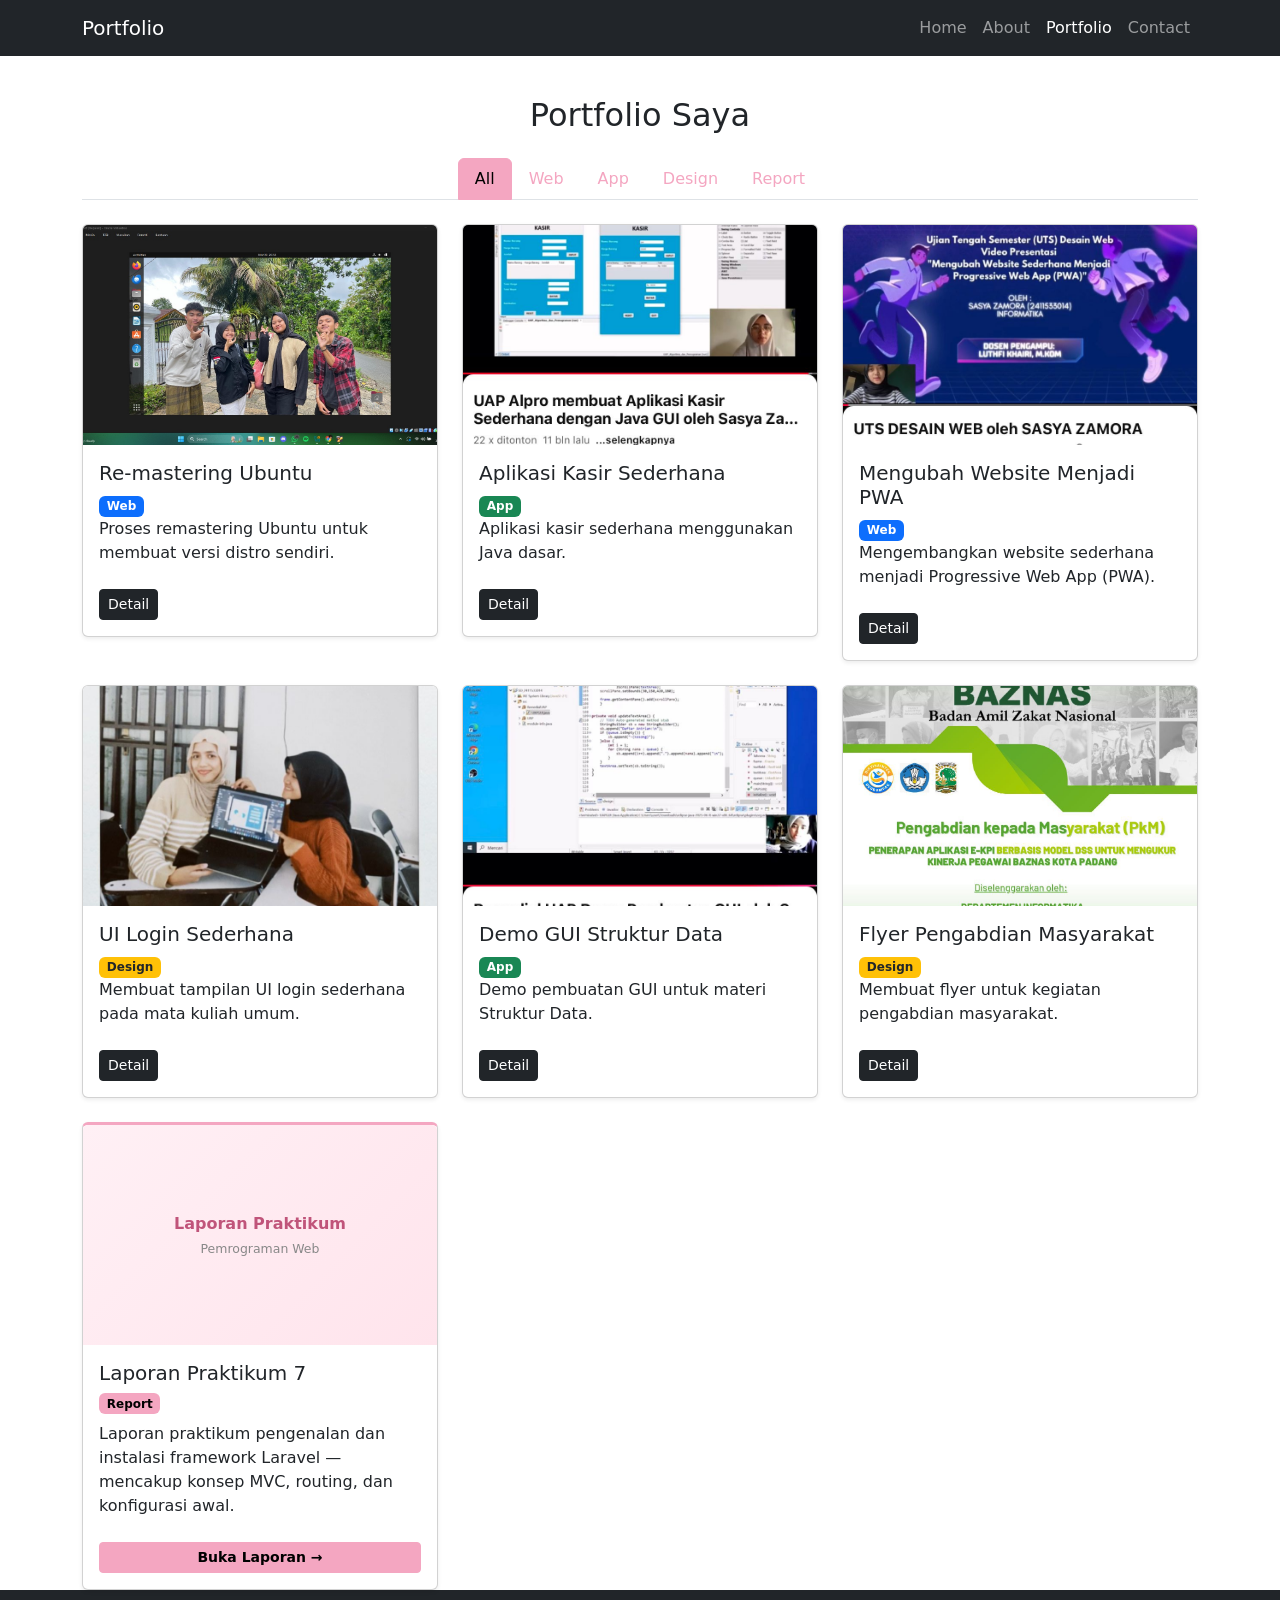
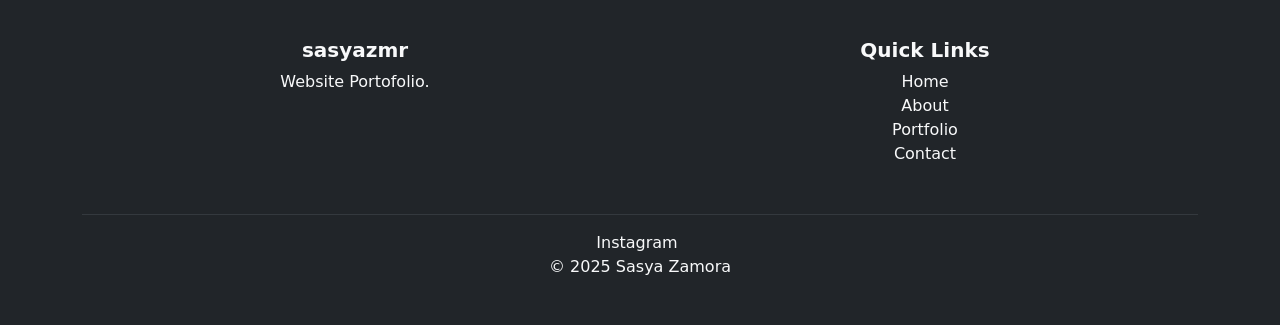
==== portfolio.html @ 095debae "First commit" ====
<!DOCTYPE html>
<html lang="id">
<head>
    <meta charset="UTF-8">
    <meta name="viewport" content="width=device-width, initial-scale=1.0">
    <title>Portfolio - Portofolio</title>

    <link href="https://cdn.jsdelivr.net/npm/bootstrap@5.3.3/dist/css/bootstrap.min.css" rel="stylesheet">
    <link rel="stylesheet" href="style.css">

    <style>
        .portfolio-item img {
            height: 220px;
            object-fit: cover;
            border-radius: 5px 5px 0 0;
        }
    </style>
</head>
<body>

<!-- NAVBAR -->
<nav class="navbar navbar-expand-lg navbar-dark bg-dark fixed-top">
    <div class="container">
        <a class="navbar-brand" href="index.html">Portfolio</a>
        <button class="navbar-toggler" type="button" data-bs-toggle="collapse" data-bs-target="#navMenu">
            <span class="navbar-toggler-icon"></span>
        </button>

        <div class="collapse navbar-collapse" id="navMenu">
            <ul class="navbar-nav ms-auto">
                <a class="nav-link" href="index.html">Home</a>
<a class="nav-link" href="about.html">About</a>
<a class="nav-link active" href="portfolio.html">Portfolio</a>
<a class="nav-link" href="contact.html">Contact</a>

            </ul>
        </div>
    </div>
</nav>

<!-- PORTFOLIO SECTION -->
<section class="container mt-5 pt-5">
    <h2 class="mb-4 text-center">Portfolio Saya</h2>

    <!-- FILTER / TABS -->
    <ul class="nav nav-tabs justify-content-center mb-4" id="portfolioTabs">
        <li class="nav-item"><button class="nav-link active" data-category="all">All</button></li>
        <li class="nav-item"><button class="nav-link" data-category="web">Web</button></li>
        <li class="nav-item"><button class="nav-link" data-category="app">App</button></li>
        <li class="nav-item"><button class="nav-link" data-category="design">Design</button></li>
        <li class="nav-item"><button class="nav-link" data-category="cte">Report</button></li>
    </ul>

    <div class="row g-4">

        <!-- PROJECT 1 -->
        <div class="col-md-4 portfolio-item" data-category="web">
            <div class="card shadow-sm">
                <img src="images/project1.jpg" class="card-img-top">
                <div class="card-body">
                    <h5 class="card-title">Re-mastering Ubuntu</h5>
                    <span class="badge bg-primary">Web</span>
                    <p class="card-text">Proses remastering Ubuntu untuk membuat versi distro sendiri.</p>
                    <button class="btn btn-sm btn-dark mt-2" data-bs-toggle="modal" data-bs-target="#modal1">Detail</button>
                </div>
            </div>
        </div>

        <!-- PROJECT 2 -->
        <div class="col-md-4 portfolio-item" data-category="app">
            <div class="card shadow-sm">
                <img src="images/project2.jpg" class="card-img-top">
                <div class="card-body">
                    <h5 class="card-title">Aplikasi Kasir Sederhana</h5>
                    <span class="badge bg-success">App</span>
                    <p class="card-text">Aplikasi kasir sederhana menggunakan Java dasar.</p>
                    <button class="btn btn-sm btn-dark mt-2" data-bs-toggle="modal" data-bs-target="#modal2">Detail</button>
                </div>
            </div>
        </div>

        <!-- PROJECT 3 -->
        <div class="col-md-4 portfolio-item" data-category="web">
            <div class="card shadow-sm">
                <img src="images/project3.jpg" class="card-img-top">
                <div class="card-body">
                    <h5 class="card-title">Mengubah Website Menjadi PWA</h5>
                    <span class="badge bg-primary">Web</span>
                    <p class="card-text">Mengembangkan website sederhana menjadi Progressive Web App (PWA).</p>
                    <button class="btn btn-sm btn-dark mt-2" data-bs-toggle="modal" data-bs-target="#modal3">Detail</button>
                </div>
            </div>
        </div>

        <!-- PROJECT 4 -->
        <div class="col-md-4 portfolio-item" data-category="design">
            <div class="card shadow-sm">
                <img src="images/project4.jpg" class="card-img-top">
                <div class="card-body">
                    <h5 class="card-title">UI Login Sederhana</h5>
                    <span class="badge bg-warning text-dark">Design</span>
                    <p class="card-text">Membuat tampilan UI login sederhana pada mata kuliah umum.</p>
                    <button class="btn btn-sm btn-dark mt-2" data-bs-toggle="modal" data-bs-target="#modal4">Detail</button>
                </div>
            </div>
        </div>

        <!-- PROJECT 5 -->
        <div class="col-md-4 portfolio-item" data-category="app">
            <div class="card shadow-sm">
                <img src="images/project5.jpg" class="card-img-top">
                <div class="card-body">
                    <h5 class="card-title">Demo GUI Struktur Data</h5>
                    <span class="badge bg-success">App</span>
                    <p class="card-text">Demo pembuatan GUI untuk materi Struktur Data.</p>
                    <button class="btn btn-sm btn-dark mt-2" data-bs-toggle="modal" data-bs-target="#modal5">Detail</button>
                </div>
            </div>
        </div>

        <!-- PROJECT 6 -->
        <div class="col-md-4 portfolio-item" data-category="design">
            <div class="card shadow-sm">
                <img src="images/project6.jpeg" class="card-img-top">
                <div class="card-body">
                    <h5 class="card-title">Flyer Pengabdian Masyarakat</h5>
                    <span class="badge bg-warning text-dark">Design</span>
                    <p class="card-text">Membuat flyer untuk kegiatan pengabdian masyarakat.</p>
                    <button class="btn btn-sm btn-dark mt-2" data-bs-toggle="modal" data-bs-target="#modal6">Detail</button>
                </div>
            </div>
        </div>

        <!-- PROJECT 7 - LAPORAN PRAKTIKUM CTE -->
        <div class="col-md-4 portfolio-item" data-category="cte">
            <div class="card shadow-sm h-100" style="border-top: 3px solid #f4a6c1;">
                <div class="card-img-top d-flex align-items-center justify-content-center"
                     style="height:220px; background: linear-gradient(135deg, #fff0f5, #ffe4ec);">
                    <div class="text-center px-3">
                        <div class="fw-bold" style="color:#c0547a; font-size:1rem;">Laporan Praktikum</div>
                        <div style="font-size:0.78rem; color:#888; margin-top:4px;">Pemrograman Web</div>
                    </div>
                </div>
                <div class="card-body d-flex flex-column">
                    <h5 class="card-title">Laporan Praktikum 7</h5>
                    <span class="badge mb-2" style="background-color:#f4a6c1; color:#000; width:fit-content;">Report</span>
                    <p class="card-text flex-grow-1">Laporan praktikum pengenalan dan instalasi framework Laravel — mencakup konsep MVC, routing, dan konfigurasi awal.</p>
                    <a href="laporan-praktikum-7.html" class="btn btn-sm mt-2 w-100"
                       style="background-color:#f4a6c1; border-color:#f4a6c1; color:#000; font-weight:600;">
                        Buka Laporan &#8594;
                    </a>
                </div>
            </div>
        </div>

    </div>
</section>

<!-- ================= MODALS ================= -->

<!-- MODAL 1 -->
<div class="modal fade" id="modal1" tabindex="-1">
  <div class="modal-dialog modal-lg">
    <div class="modal-content">
        <div class="modal-header">
            <h5 class="modal-title">Re-mastering Ubuntu</h5>
            <button class="btn-close" data-bs-dismiss="modal"></button>
        </div>
        <div class="modal-body">
            <img src="images/project1.jpg" class="img-fluid mb-3">
            <p>Project ini berfokus pada remastering Ubuntu untuk membuat versi distro yang sudah dikustomisasi berdasarkan kebutuhan tertentu.</p>
        </div>
    </div>
  </div>
</div>

<!-- MODAL 2 -->
<div class="modal fade" id="modal2" tabindex="-1">
  <div class="modal-dialog modal-lg">
    <div class="modal-content">
        <div class="modal-header">
            <h5 class="modal-title">Aplikasi Kasir Sederhana</h5>
            <button class="btn-close" data-bs-dismiss="modal"></button>
        </div>
        <div class="modal-body">
            <img src="images/project2.jpg" class="img-fluid mb-3">
            <p>Aplikasi kasir sederhana ini dibuat menggunakan Java untuk menghitung total belanja secara otomatis.</p>
        </div>
    </div>
  </div>
</div>

<!-- MODAL 3 -->
<div class="modal fade" id="modal3" tabindex="-1">
  <div class="modal-dialog modal-lg">
    <div class="modal-content">
        <div class="modal-header">
            <h5 class="modal-title">Mengubah Website Menjadi PWA</h5>
            <button class="btn-close" data-bs-dismiss="modal"></button>
        </div>
        <div class="modal-body">
            <img src="images/project3.jpg" class="img-fluid mb-3">
            <p>Project ini membuat website dapat diinstall dan dijalankan seperti aplikasi melalui fitur Progressive Web App (PWA).</p>
        </div>
    </div>
  </div>
</div>

<!-- MODAL 4 -->
<div class="modal fade" id="modal4" tabindex="-1">
  <div class="modal-dialog modal-lg">
    <div class="modal-content">
        <div class="modal-header">
            <h5 class="modal-title">UI Login Sederhana</h5>
            <button class="btn-close" data-bs-dismiss="modal"></button>
        </div>
        <div class="modal-body">
            <img src="images/project4.jpg" class="img-fluid mb-3">
            <p>UI login sederhana dibuat sebagai latihan desain untuk memberikan pengalaman pengguna yang minimalis.</p>
        </div>
    </div>
  </div>
</div>

<!-- MODAL 5 -->
<div class="modal fade" id="modal5" tabindex="-1">
  <div class="modal-dialog modal-lg">
    <div class="modal-content">
        <div class="modal-header">
            <h5 class="modal-title">Demo GUI Struktur Data</h5>
            <button class="btn-close" data-bs-dismiss="modal"></button>
        </div>
        <div class="modal-body">
            <img src="images/project5.jpg" class="img-fluid mb-3">
            <p>Project ini mendemokan pembuatan GUI untuk memvisualisasikan konsep Struktur Data.</p>
        </div>
    </div>
  </div>
</div>

<!-- MODAL 6 -->
<div class="modal fade" id="modal6" tabindex="-1">
  <div class="modal-dialog modal-lg">
    <div class="modal-content">
        <div class="modal-header">
            <h5 class="modal-title">Flyer Pengabdian Masyarakat</h5>
            <button class="btn-close" data-bs-dismiss="modal"></button>
        </div>
        <div class="modal-body">
            <img src="images/project6.jpeg" class="img-fluid mb-3">
            <p>Flyer ini dibuat sebagai media publikasi kegiatan Pengabdian Masyarakat.</p>
        </div>
    </div>
  </div>
</div>

<!-- FOOTER INFO -->
<footer class="bg-dark text-light pt-5">
    <div class="container">
        <div class="row">

            <div class="col-md-6 mb-3">
                <h5 class="fw-bold">sasyazmr</h5>
                <p>
                    Website Portofolio.
                </p>
            </div>

            <div class="col-md-6 mb-3">
                <h5 class="fw-bold">Quick Links</h5>
                <ul class="list-unstyled">
                    <li><a href="index.html" class="text-light text-decoration-none">Home</a></li>
                    <li><a href="about.html" class="text-light text-decoration-none">About</a></li>
                    <li><a href="portfolio.html" class="text-light text-decoration-none">Portfolio</a></li>
                    <li><a href="contact.html" class="text-light text-decoration-none">Contact</a></li>
                </ul>
            </div>

        </div>

        <hr class="border-secondary">

        <div class="text-center pb-3">
            <a href="https://www.instagram.com/sasyaaazmr/" class="text-light text-decoration-none me-3">
                Instagram
            </a>
            <p class="mb-0">&copy; 2025 Sasya Zamora</p>
        </div>
    </div>
</footer>

<script src="https://cdn.jsdelivr.net/npm/bootstrap@5.3.3/dist/js/bootstrap.bundle.min.js"></script>

<!-- FILTER SCRIPT -->
<script>
const buttons = document.querySelectorAll("[data-category]");
const items = document.querySelectorAll(".portfolio-item");

buttons.forEach(btn => {
    btn.addEventListener("click", () => {
        const category = btn.dataset.category;

        buttons.forEach(b => b.classList.remove("active"));
        btn.classList.add("active");

        items.forEach(item => {
            if (category === "all" || item.dataset.category === category) {
                item.style.display = "block";
            } else {
                item.style.display = "none";
            }
        });
    });
});
</script>

</body>
</html>
---- style.css ----
/* =========================
   HERO SECTION
========================= */
#hero{
    position: relative;
    height: 100vh; 
    display: flex;
    flex-direction: column;
    justify-content: center;
    align-items: center;

    background-image: url("images/background.jpg"); 
    background-size: cover;
    background-position: center;
    background-repeat: no-repeat;

    overflow: hidden;
}

#hero::before{
    content: "";
    position: absolute;
    inset: 0;
    backdrop-filter: blur(10px);
    background: rgba(0, 0, 0, 0.4);
    z-index: 0;
}

#hero *{
    position: relative;
    z-index: 1;
}

#hero img{
    width: 160px;
    height: 160px;
    border-radius: 50%;
    object-fit: cover;
    border: 4px solid #f4a6c1; /* pink soft */
    margin-bottom: 20px;
}

#hero h1,
#hero p{
    color: #ffffff;
    font-weight: bold;
}

/* =========================
   BUTTON (WARNING -> PINK)
========================= */
.btn-warning{
    background-color: #f4a6c1 !important;
    border-color: #f4a6c1 !important;
    color: #000 !important;
}

.btn-warning:hover{
    background-color: #e68fb0 !important;
    border-color: #e68fb0 !important;
    color: #000 !important;
}

.btn-warning:focus,
.btn-warning:active{
    box-shadow: 0 0 0 0.2rem rgba(244, 166, 193, 0.4);
}

/* =========================
   PORTFOLIO FILTER / TAB
========================= */
.nav-pills .nav-link,
.nav-tabs .nav-link {
    color: #f4a6c1;
    font-weight: 500;
}

.nav-pills .nav-link:hover,
.nav-tabs .nav-link:hover {
    color: #e68fb0;
}

.nav-pills .nav-link.active,
.nav-tabs .nav-link.active {
    background-color: #f4a6c1;
    color: #000;
    border-color: #f4a6c1;
}

.nav-pills .nav-link:focus,
.nav-tabs .nav-link:focus {
    box-shadow: 0 0 0 0.2rem rgba(244, 166, 193, 0.4);
}

/* =========================
   FOOTER
========================= */
footer{
    background: #222;
    color: #ddd;
    padding: 30px 20px;
    text-align: center;
}

footer a{
    color: #f4a6c1;
    margin: 0 10px;
    text-decoration: none;
}

footer a:hover{
    color: #e68fb0;
}
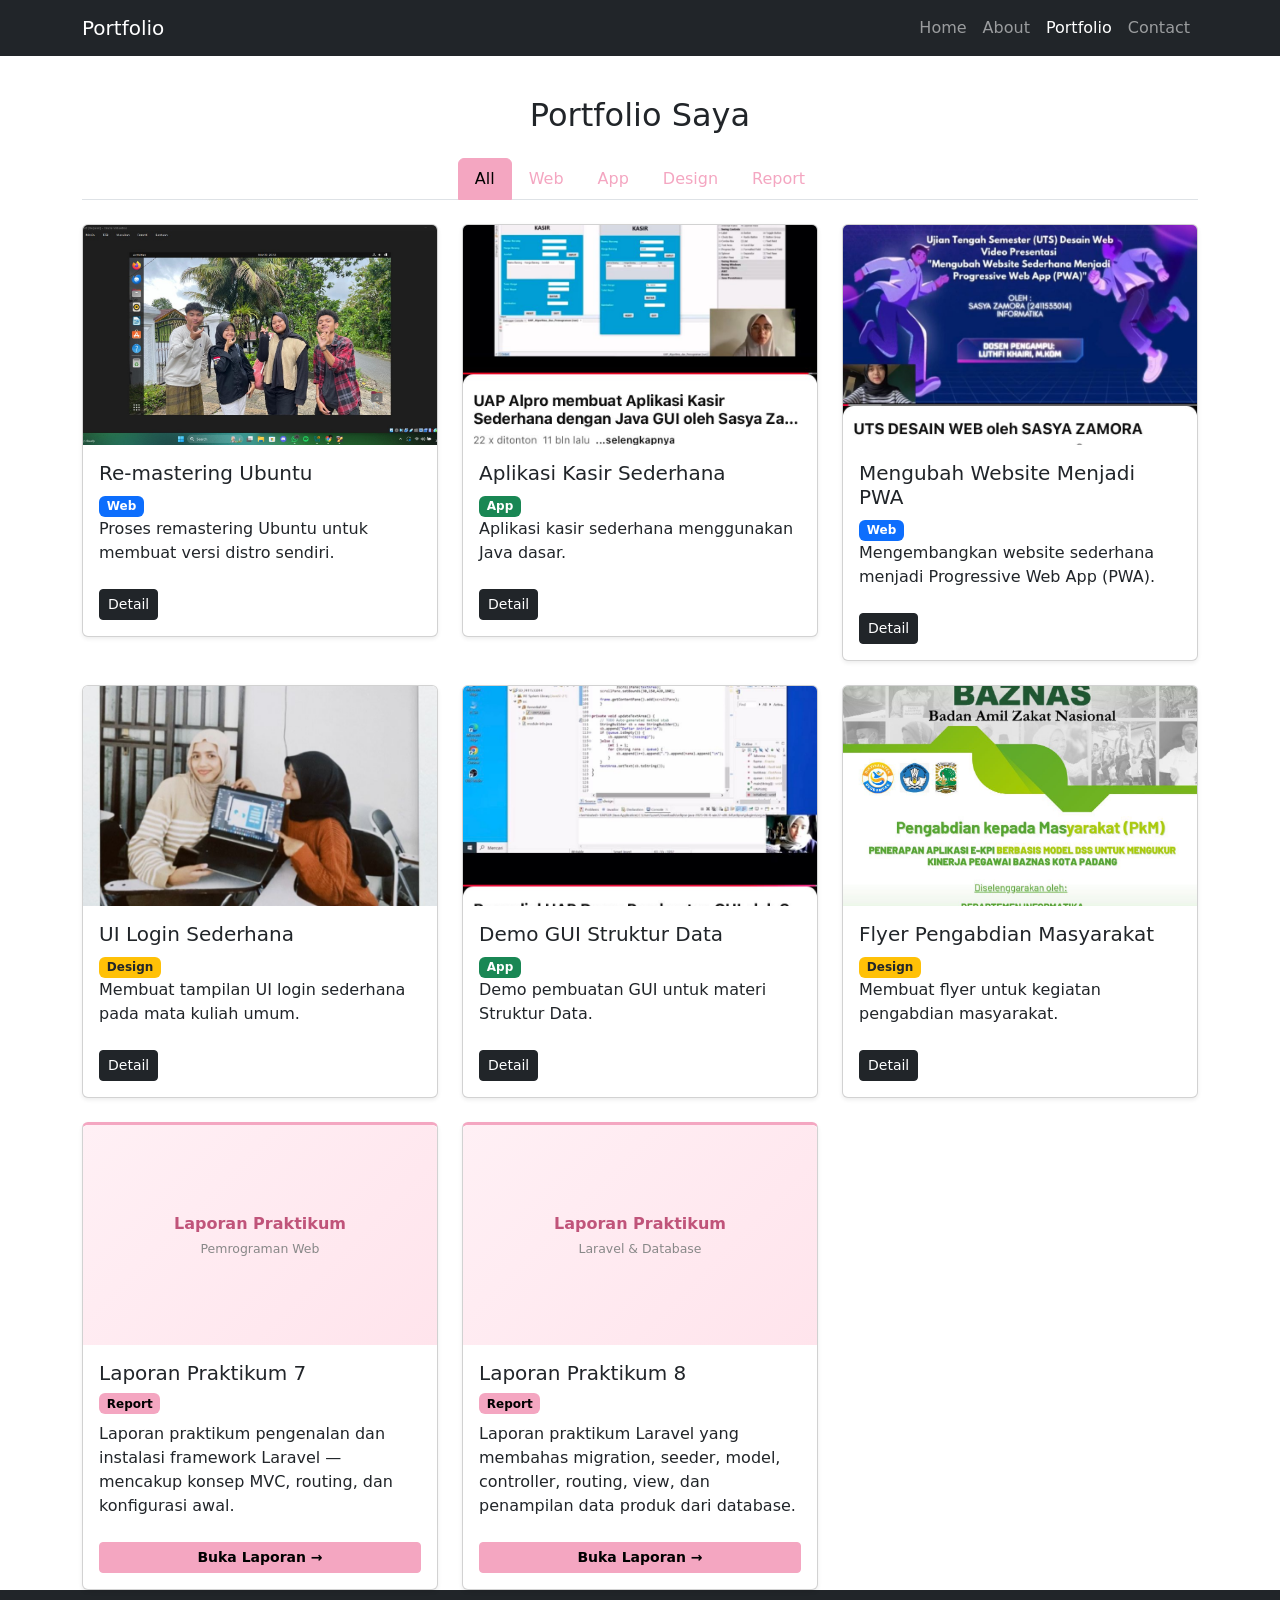
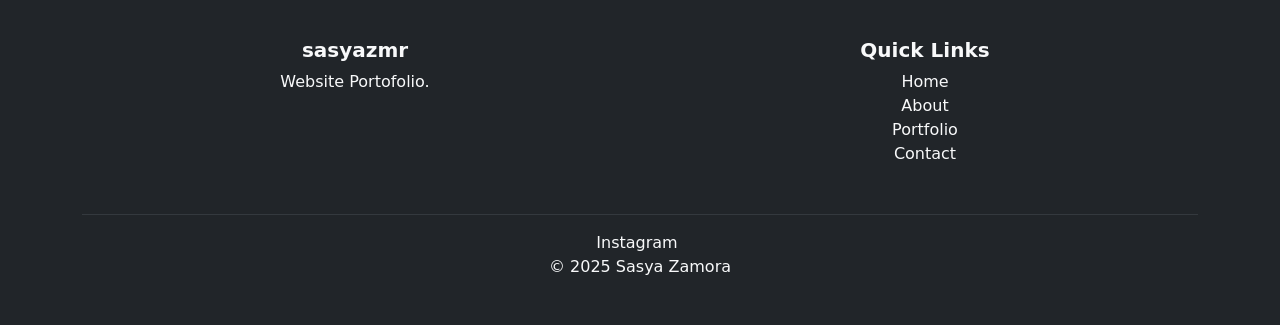
==== commit d5d4f6e7: "Tambah halaman laporan praktikum 8" ====
--- a/portfolio.html
+++ b/portfolio.html
@@ -146,6 +146,30 @@
                     <span class="badge mb-2" style="background-color:#f4a6c1; color:#000; width:fit-content;">Report</span>
                     <p class="card-text flex-grow-1">Laporan praktikum pengenalan dan instalasi framework Laravel — mencakup konsep MVC, routing, dan konfigurasi awal.</p>
                     <a href="laporan-praktikum-7.html" class="btn btn-sm mt-2 w-100"
+                       style="background-color:#f4a6c1; border-color:#f4a6c1; color:#000; font-weight:600;">
+                        Buka Laporan &#8594;
+                    </a>
+                </div>
+            </div>
+        </div>
+
+
+
+        <!-- PROJECT 8 - LAPORAN PRAKTIKUM 8 -->
+        <div class="col-md-4 portfolio-item" data-category="cte">
+            <div class="card shadow-sm h-100" style="border-top: 3px solid #f4a6c1;">
+                <div class="card-img-top d-flex align-items-center justify-content-center"
+                     style="height:220px; background: linear-gradient(135deg, #fff0f5, #ffe4ec);">
+                    <div class="text-center px-3">
+                        <div class="fw-bold" style="color:#c0547a; font-size:1rem;">Laporan Praktikum</div>
+                        <div style="font-size:0.78rem; color:#888; margin-top:4px;">Laravel & Database</div>
+                    </div>
+                </div>
+                <div class="card-body d-flex flex-column">
+                    <h5 class="card-title">Laporan Praktikum 8</h5>
+                    <span class="badge mb-2" style="background-color:#f4a6c1; color:#000; width:fit-content;">Report</span>
+                    <p class="card-text flex-grow-1">Laporan praktikum Laravel yang membahas migration, seeder, model, controller, routing, view, dan penampilan data produk dari database.</p>
+                    <a href="laporan-praktikum-8.html" class="btn btn-sm mt-2 w-100"
                        style="background-color:#f4a6c1; border-color:#f4a6c1; color:#000; font-weight:600;">
                         Buka Laporan &#8594;
                     </a>
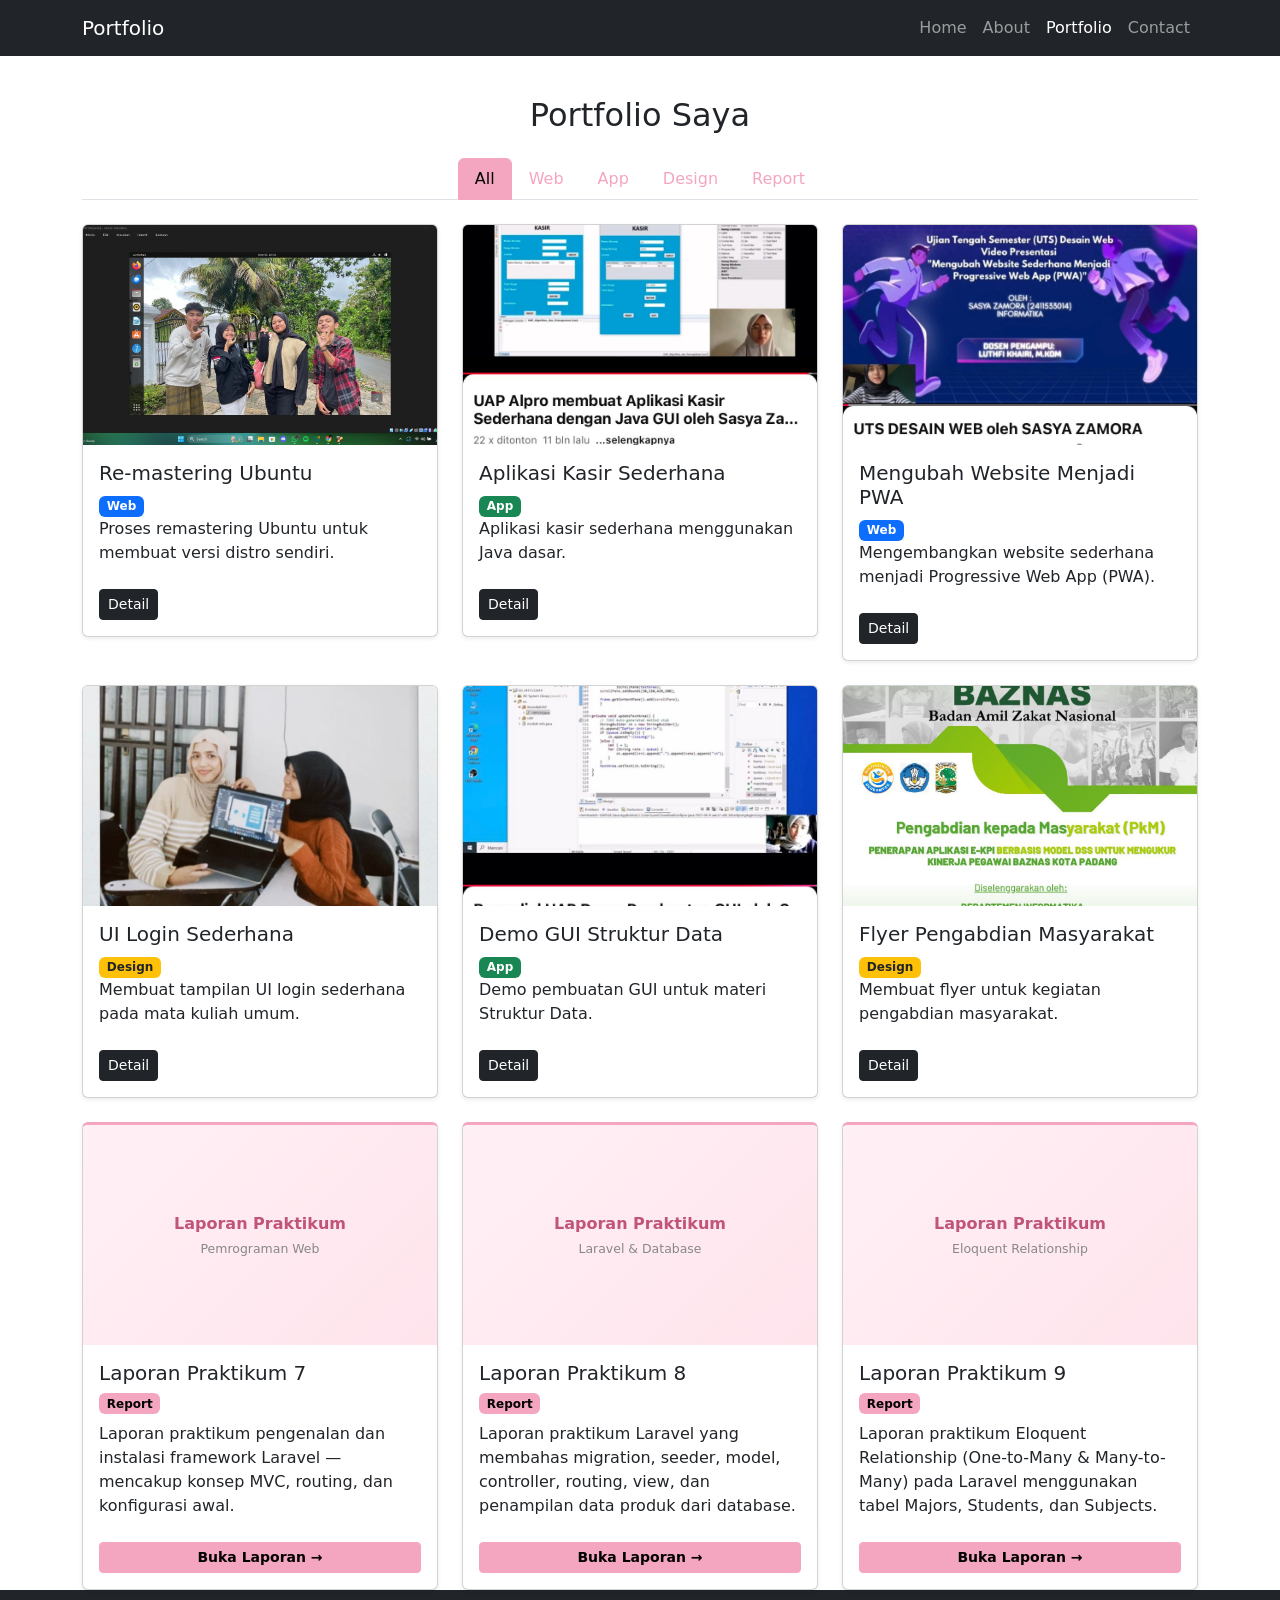
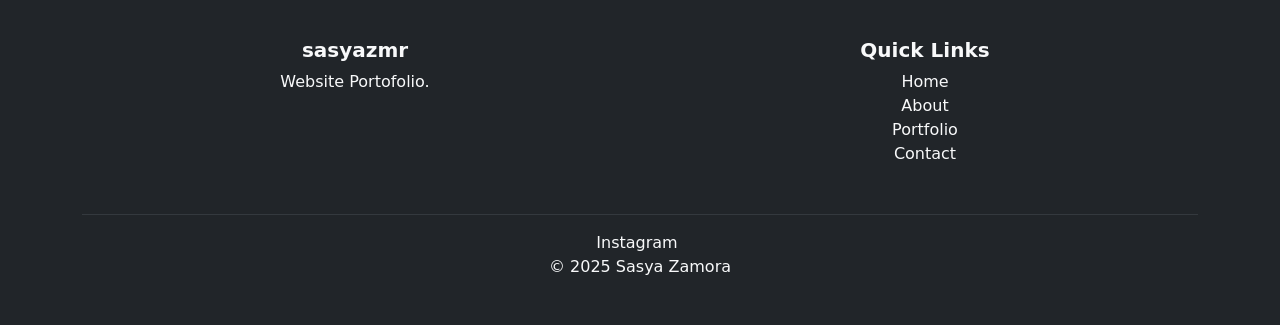
==== commit 9dc3a14c: "Tambah laporan praktikum 9" ====
--- a/portfolio.html
+++ b/portfolio.html
@@ -177,6 +177,27 @@
             </div>
         </div>
 
+                <!-- PROJECT 9 - LAPORAN PRAKTIKUM 9 -->
+        <div class="col-md-4 portfolio-item" data-category="cte">
+            <div class="card shadow-sm h-100" style="border-top: 3px solid #f4a6c1;">
+                <div class="card-img-top d-flex align-items-center justify-content-center"
+                     style="height:220px; background: linear-gradient(135deg, #fff0f5, #ffe4ec);">
+                    <div class="text-center px-3">
+                        <div class="fw-bold" style="color:#c0547a; font-size:1rem;">Laporan Praktikum</div>
+                        <div style="font-size:0.78rem; color:#888; margin-top:4px;">Eloquent Relationship</div>
+                    </div>
+                </div>
+                <div class="card-body d-flex flex-column">
+                    <h5 class="card-title">Laporan Praktikum 9</h5>
+                    <span class="badge mb-2" style="background-color:#f4a6c1; color:#000; width:fit-content;">Report</span>
+                    <p class="card-text flex-grow-1">Laporan praktikum Eloquent Relationship (One-to-Many & Many-to-Many) pada Laravel menggunakan tabel Majors, Students, dan Subjects.</p>
+                    <a href="laporan-praktikum-9.html" class="btn btn-sm mt-2 w-100"
+                       style="background-color:#f4a6c1; border-color:#f4a6c1; color:#000; font-weight:600;">
+                        Buka Laporan &#8594;
+                    </a>
+                </div>
+            </div>
+        </div>
     </div>
 </section>
 
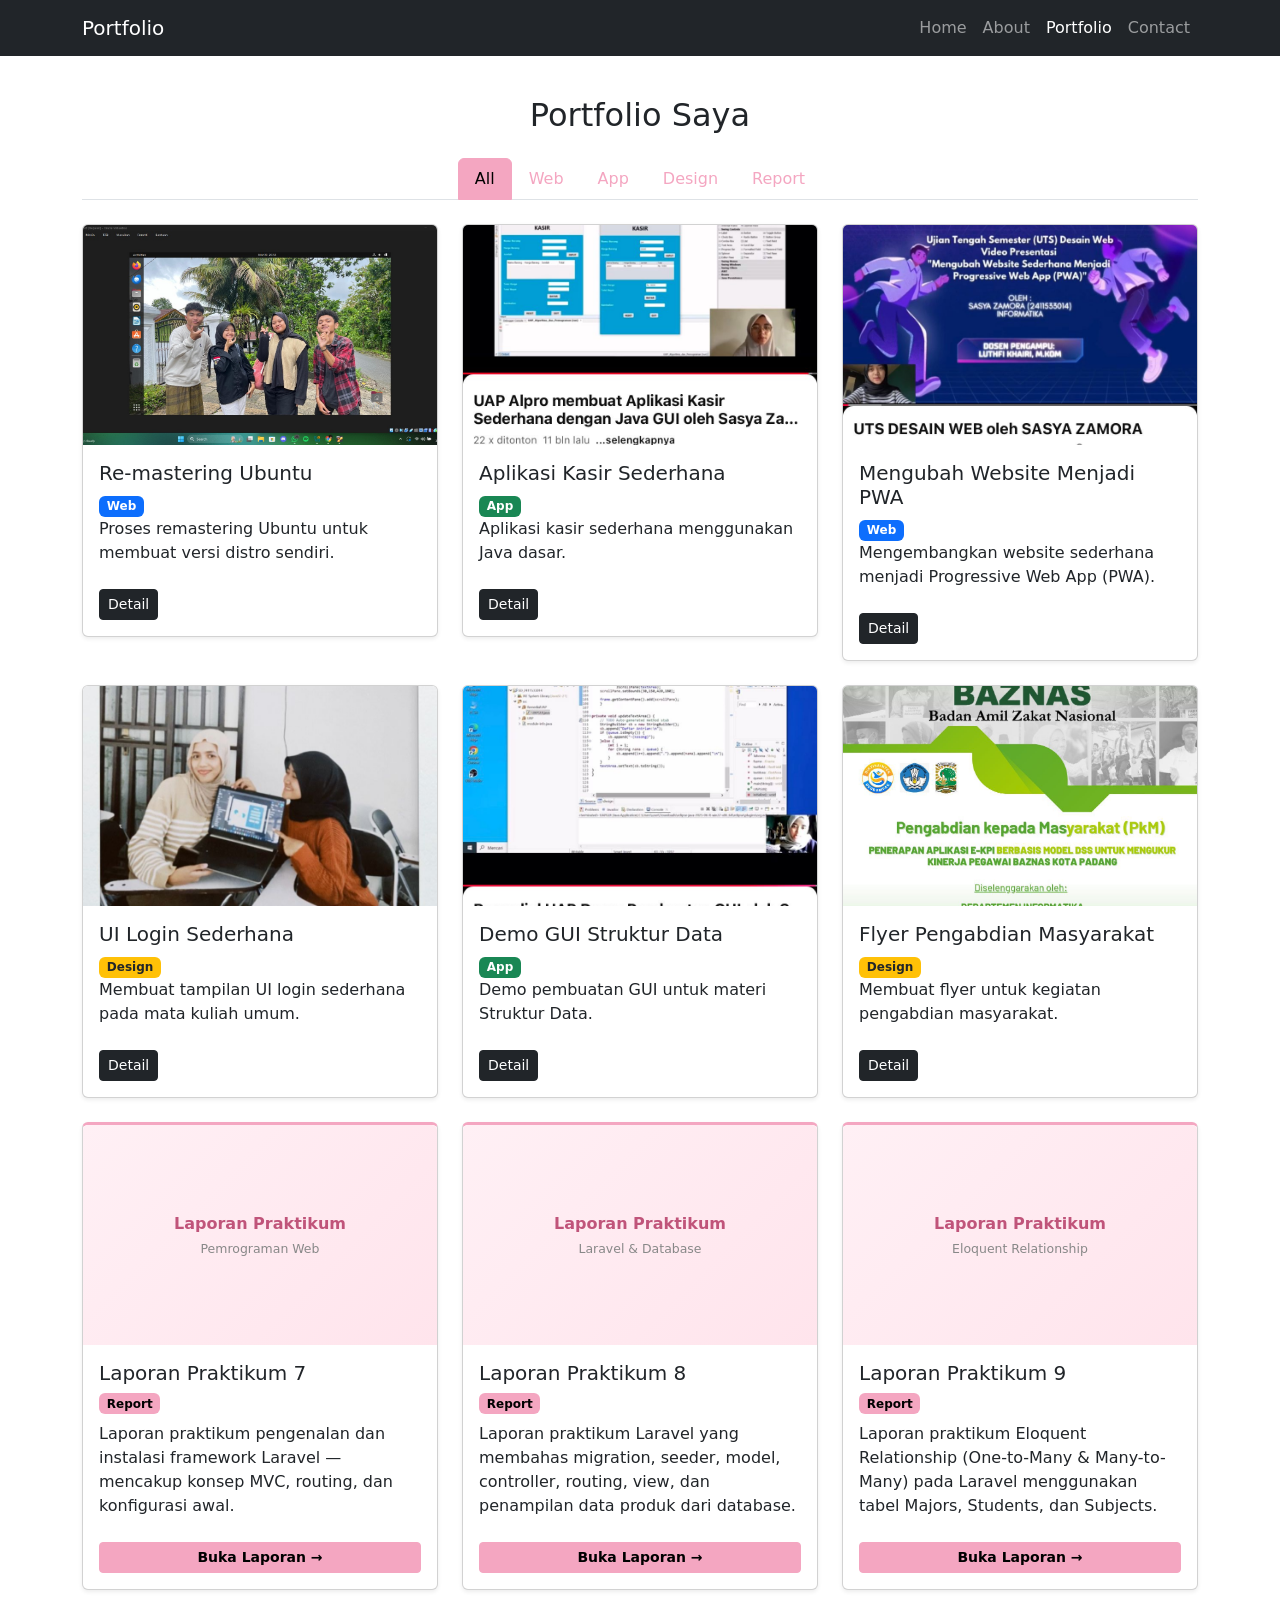
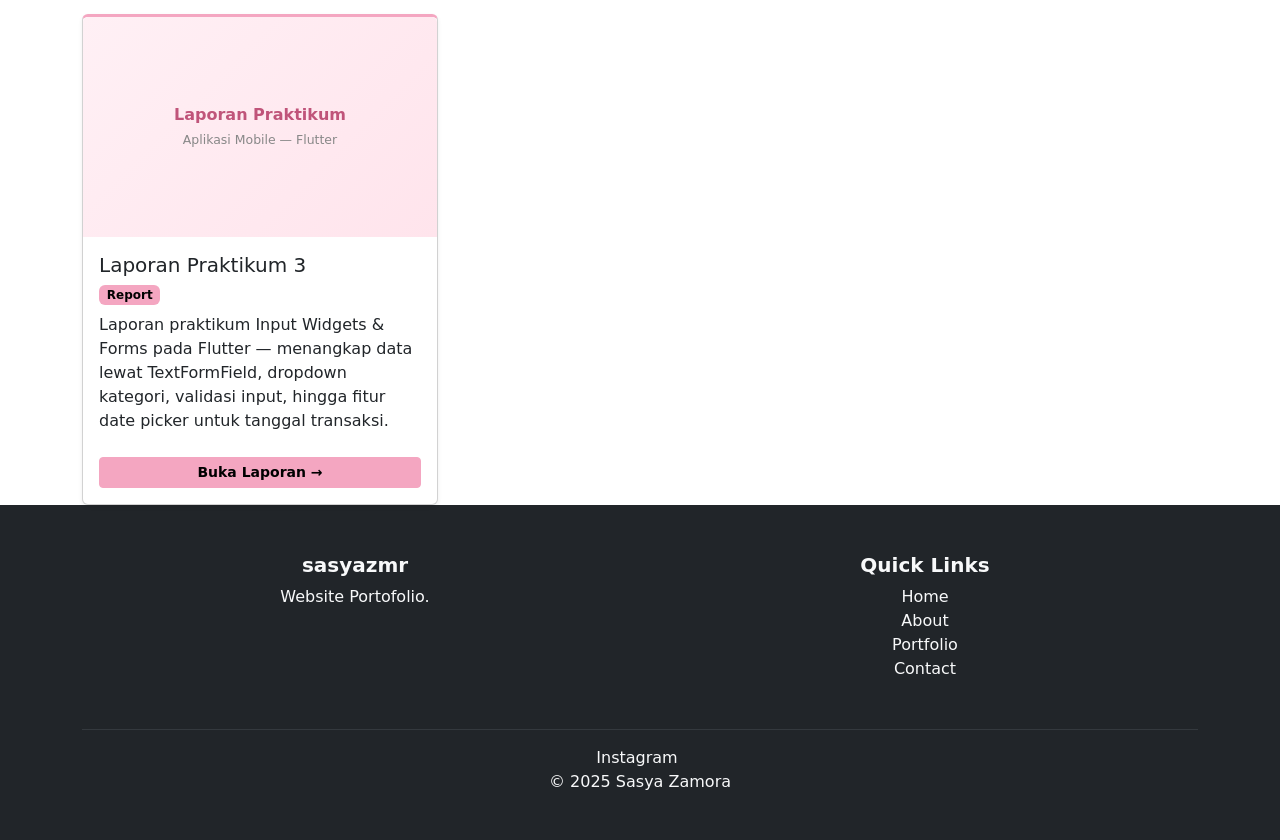
==== commit 0b50c544: "update project" ====
--- a/portfolio.html
+++ b/portfolio.html
@@ -192,6 +192,28 @@
                     <span class="badge mb-2" style="background-color:#f4a6c1; color:#000; width:fit-content;">Report</span>
                     <p class="card-text flex-grow-1">Laporan praktikum Eloquent Relationship (One-to-Many & Many-to-Many) pada Laravel menggunakan tabel Majors, Students, dan Subjects.</p>
                     <a href="laporan-praktikum-9.html" class="btn btn-sm mt-2 w-100"
+                       style="background-color:#f4a6c1; border-color:#f4a6c1; color:#000; font-weight:600;">
+                        Buka Laporan &#8594;
+                    </a>
+                </div>
+            </div>
+        </div>
+
+        <!-- PROJECT 10 - LAPORAN PRAKTIKUM 3 APLIKASI MOBILE -->
+        <div class="col-md-4 portfolio-item" data-category="cte">
+            <div class="card shadow-sm h-100" style="border-top: 3px solid #f4a6c1;">
+                <div class="card-img-top d-flex align-items-center justify-content-center"
+                     style="height:220px; background: linear-gradient(135deg, #fff0f5, #ffe4ec);">
+                    <div class="text-center px-3">
+                        <div class="fw-bold" style="color:#c0547a; font-size:1rem;">Laporan Praktikum</div>
+                        <div style="font-size:0.78rem; color:#888; margin-top:4px;">Aplikasi Mobile — Flutter</div>
+                    </div>
+                </div>
+                <div class="card-body d-flex flex-column">
+                    <h5 class="card-title">Laporan Praktikum 3</h5>
+                    <span class="badge mb-2" style="background-color:#f4a6c1; color:#000; width:fit-content;">Report</span>
+                    <p class="card-text flex-grow-1">Laporan praktikum Input Widgets & Forms pada Flutter — menangkap data lewat TextFormField, dropdown kategori, validasi input, hingga fitur date picker untuk tanggal transaksi.</p>
+                    <a href="laprak_3_aplikasi_mobile.html" class="btn btn-sm mt-2 w-100"
                        style="background-color:#f4a6c1; border-color:#f4a6c1; color:#000; font-weight:600;">
                         Buka Laporan &#8594;
                     </a>
@@ -360,4 +382,4 @@
 </script>
 
 </body>
-</html>
+</html>
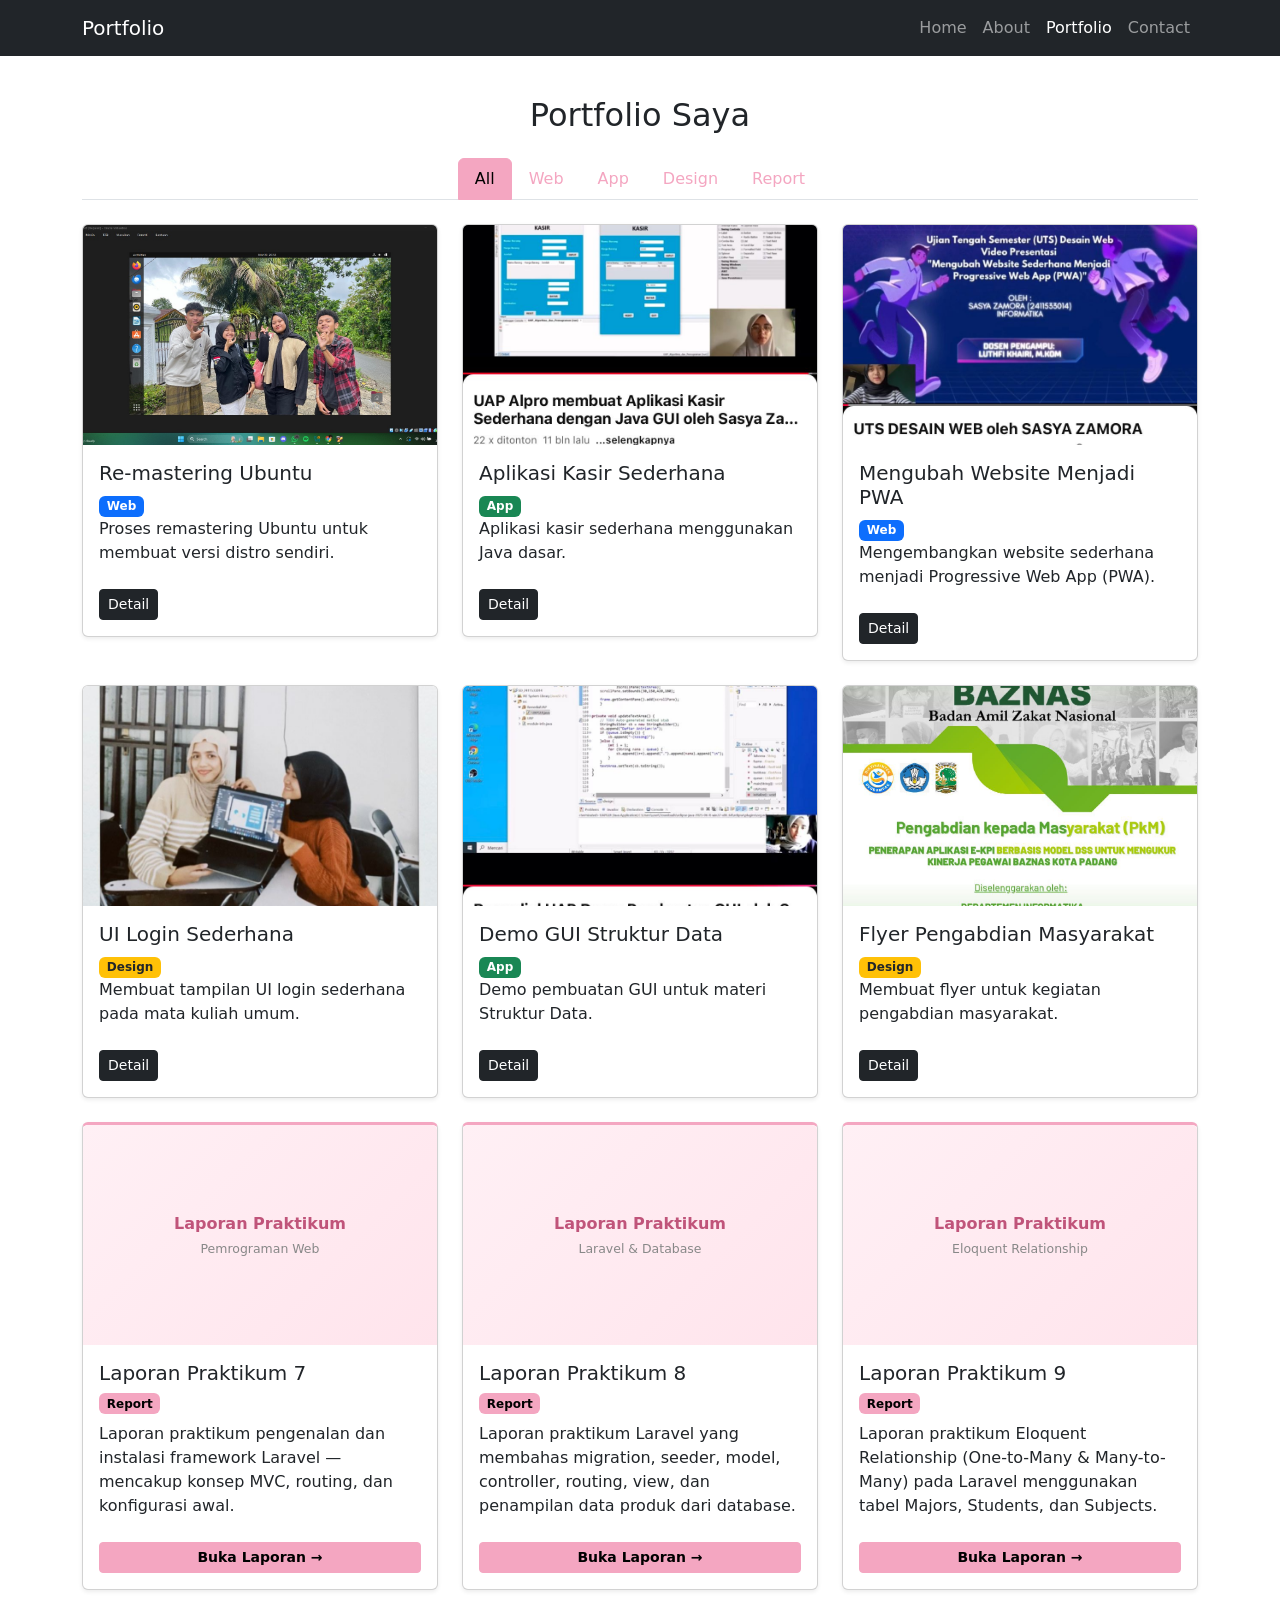
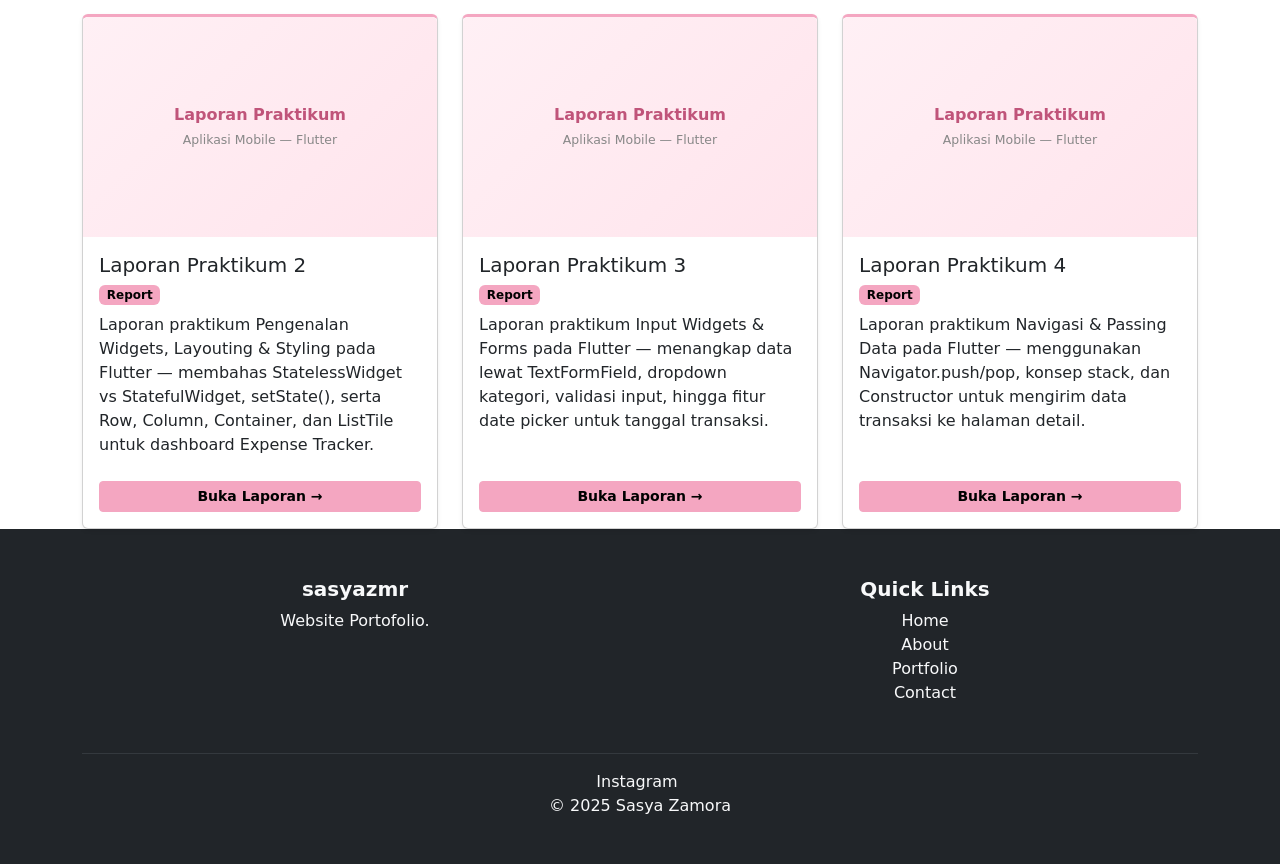
==== commit 9a9db489: "laporan praktikum" ====
--- a/portfolio.html
+++ b/portfolio.html
@@ -199,6 +199,28 @@
             </div>
         </div>
 
+        <!-- PROJECT 10A - LAPORAN PRAKTIKUM 2 APLIKASI MOBILE -->
+        <div class="col-md-4 portfolio-item" data-category="cte">
+            <div class="card shadow-sm h-100" style="border-top: 3px solid #f4a6c1;">
+                <div class="card-img-top d-flex align-items-center justify-content-center"
+                     style="height:220px; background: linear-gradient(135deg, #fff0f5, #ffe4ec);">
+                    <div class="text-center px-3">
+                        <div class="fw-bold" style="color:#c0547a; font-size:1rem;">Laporan Praktikum</div>
+                        <div style="font-size:0.78rem; color:#888; margin-top:4px;">Aplikasi Mobile — Flutter</div>
+                    </div>
+                </div>
+                <div class="card-body d-flex flex-column">
+                    <h5 class="card-title">Laporan Praktikum 2</h5>
+                    <span class="badge mb-2" style="background-color:#f4a6c1; color:#000; width:fit-content;">Report</span>
+                    <p class="card-text flex-grow-1">Laporan praktikum Pengenalan Widgets, Layouting &amp; Styling pada Flutter — membahas StatelessWidget vs StatefulWidget, setState(), serta Row, Column, Container, dan ListTile untuk dashboard Expense Tracker.</p>
+                    <a href="laprak_2_aplikasi_mobile.html" class="btn btn-sm mt-2 w-100"
+                       style="background-color:#f4a6c1; border-color:#f4a6c1; color:#000; font-weight:600;">
+                        Buka Laporan &#8594;
+                    </a>
+                </div>
+            </div>
+        </div>
+
         <!-- PROJECT 10 - LAPORAN PRAKTIKUM 3 APLIKASI MOBILE -->
         <div class="col-md-4 portfolio-item" data-category="cte">
             <div class="card shadow-sm h-100" style="border-top: 3px solid #f4a6c1;">
@@ -214,6 +236,28 @@
                     <span class="badge mb-2" style="background-color:#f4a6c1; color:#000; width:fit-content;">Report</span>
                     <p class="card-text flex-grow-1">Laporan praktikum Input Widgets & Forms pada Flutter — menangkap data lewat TextFormField, dropdown kategori, validasi input, hingga fitur date picker untuk tanggal transaksi.</p>
                     <a href="laprak_3_aplikasi_mobile.html" class="btn btn-sm mt-2 w-100"
+                       style="background-color:#f4a6c1; border-color:#f4a6c1; color:#000; font-weight:600;">
+                        Buka Laporan &#8594;
+                    </a>
+                </div>
+            </div>
+        </div>
+
+        <!-- PROJECT 11 - LAPORAN PRAKTIKUM 4 APLIKASI MOBILE -->
+        <div class="col-md-4 portfolio-item" data-category="cte">
+            <div class="card shadow-sm h-100" style="border-top: 3px solid #f4a6c1;">
+                <div class="card-img-top d-flex align-items-center justify-content-center"
+                     style="height:220px; background: linear-gradient(135deg, #fff0f5, #ffe4ec);">
+                    <div class="text-center px-3">
+                        <div class="fw-bold" style="color:#c0547a; font-size:1rem;">Laporan Praktikum</div>
+                        <div style="font-size:0.78rem; color:#888; margin-top:4px;">Aplikasi Mobile — Flutter</div>
+                    </div>
+                </div>
+                <div class="card-body d-flex flex-column">
+                    <h5 class="card-title">Laporan Praktikum 4</h5>
+                    <span class="badge mb-2" style="background-color:#f4a6c1; color:#000; width:fit-content;">Report</span>
+                    <p class="card-text flex-grow-1">Laporan praktikum Navigasi &amp; Passing Data pada Flutter — menggunakan Navigator.push/pop, konsep stack, dan Constructor untuk mengirim data transaksi ke halaman detail.</p>
+                    <a href="laprak_4_aplikasi_mobile.html" class="btn btn-sm mt-2 w-100"
                        style="background-color:#f4a6c1; border-color:#f4a6c1; color:#000; font-weight:600;">
                         Buka Laporan &#8594;
                     </a>
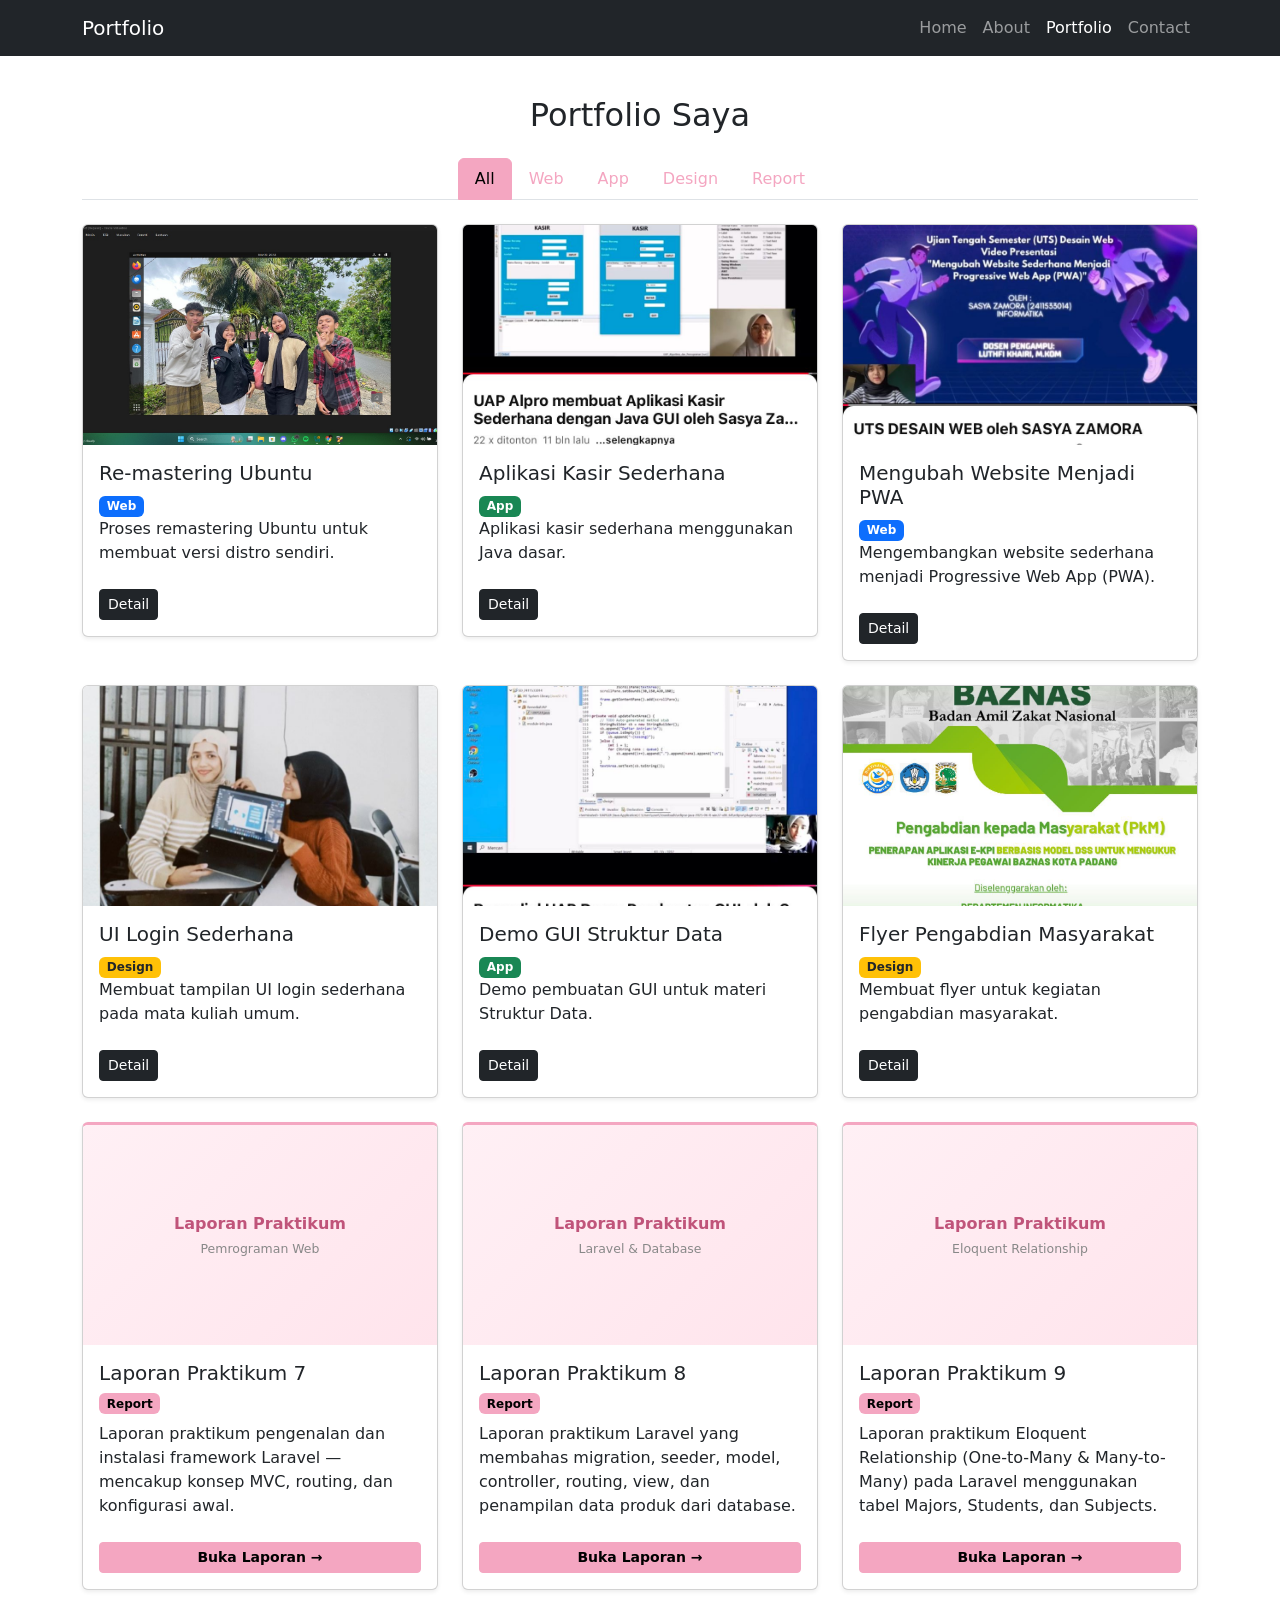
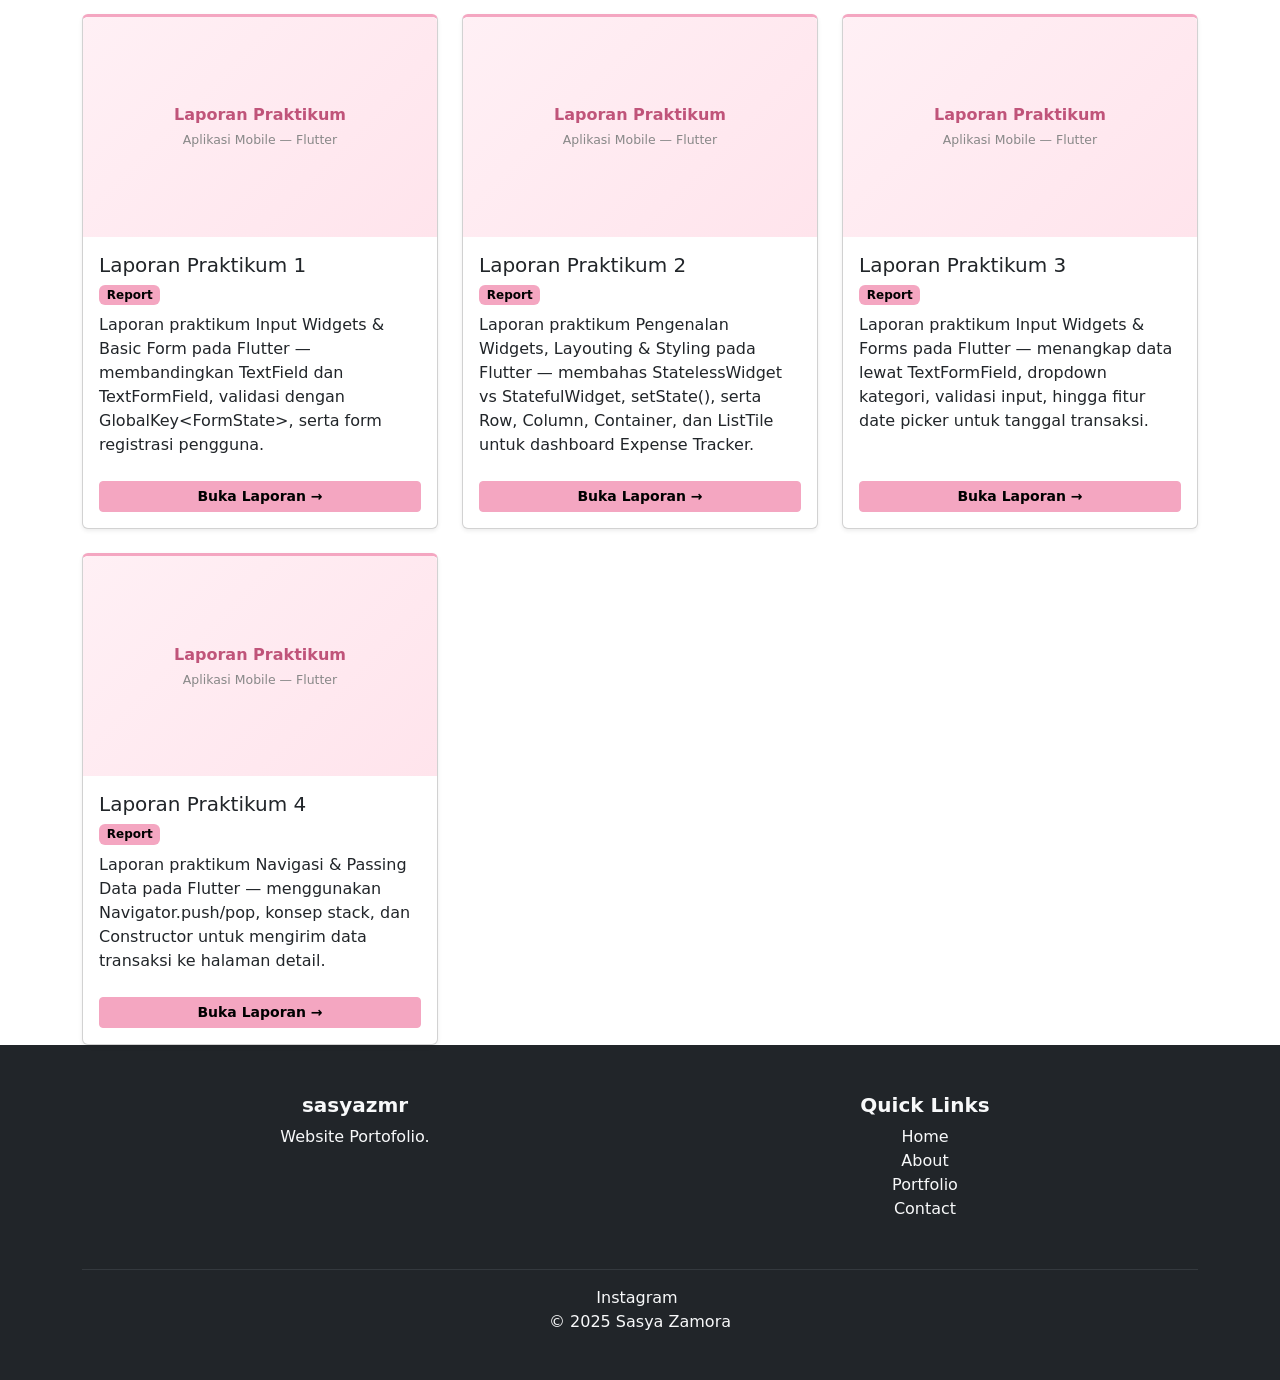
==== commit 5c219a98: "laporan" ====
--- a/portfolio.html
+++ b/portfolio.html
@@ -192,6 +192,28 @@
                     <span class="badge mb-2" style="background-color:#f4a6c1; color:#000; width:fit-content;">Report</span>
                     <p class="card-text flex-grow-1">Laporan praktikum Eloquent Relationship (One-to-Many & Many-to-Many) pada Laravel menggunakan tabel Majors, Students, dan Subjects.</p>
                     <a href="laporan-praktikum-9.html" class="btn btn-sm mt-2 w-100"
+                       style="background-color:#f4a6c1; border-color:#f4a6c1; color:#000; font-weight:600;">
+                        Buka Laporan &#8594;
+                    </a>
+                </div>
+            </div>
+        </div>
+
+        <!-- PROJECT 9A - LAPORAN PRAKTIKUM 1 APLIKASI MOBILE -->
+        <div class="col-md-4 portfolio-item" data-category="cte">
+            <div class="card shadow-sm h-100" style="border-top: 3px solid #f4a6c1;">
+                <div class="card-img-top d-flex align-items-center justify-content-center"
+                     style="height:220px; background: linear-gradient(135deg, #fff0f5, #ffe4ec);">
+                    <div class="text-center px-3">
+                        <div class="fw-bold" style="color:#c0547a; font-size:1rem;">Laporan Praktikum</div>
+                        <div style="font-size:0.78rem; color:#888; margin-top:4px;">Aplikasi Mobile — Flutter</div>
+                    </div>
+                </div>
+                <div class="card-body d-flex flex-column">
+                    <h5 class="card-title">Laporan Praktikum 1</h5>
+                    <span class="badge mb-2" style="background-color:#f4a6c1; color:#000; width:fit-content;">Report</span>
+                    <p class="card-text flex-grow-1">Laporan praktikum Input Widgets &amp; Basic Form pada Flutter — membandingkan TextField dan TextFormField, validasi dengan GlobalKey&lt;FormState&gt;, serta form registrasi pengguna.</p>
+                    <a href="laprak_1_aplikasi_mobile.html" class="btn btn-sm mt-2 w-100"
                        style="background-color:#f4a6c1; border-color:#f4a6c1; color:#000; font-weight:600;">
                         Buka Laporan &#8594;
                     </a>
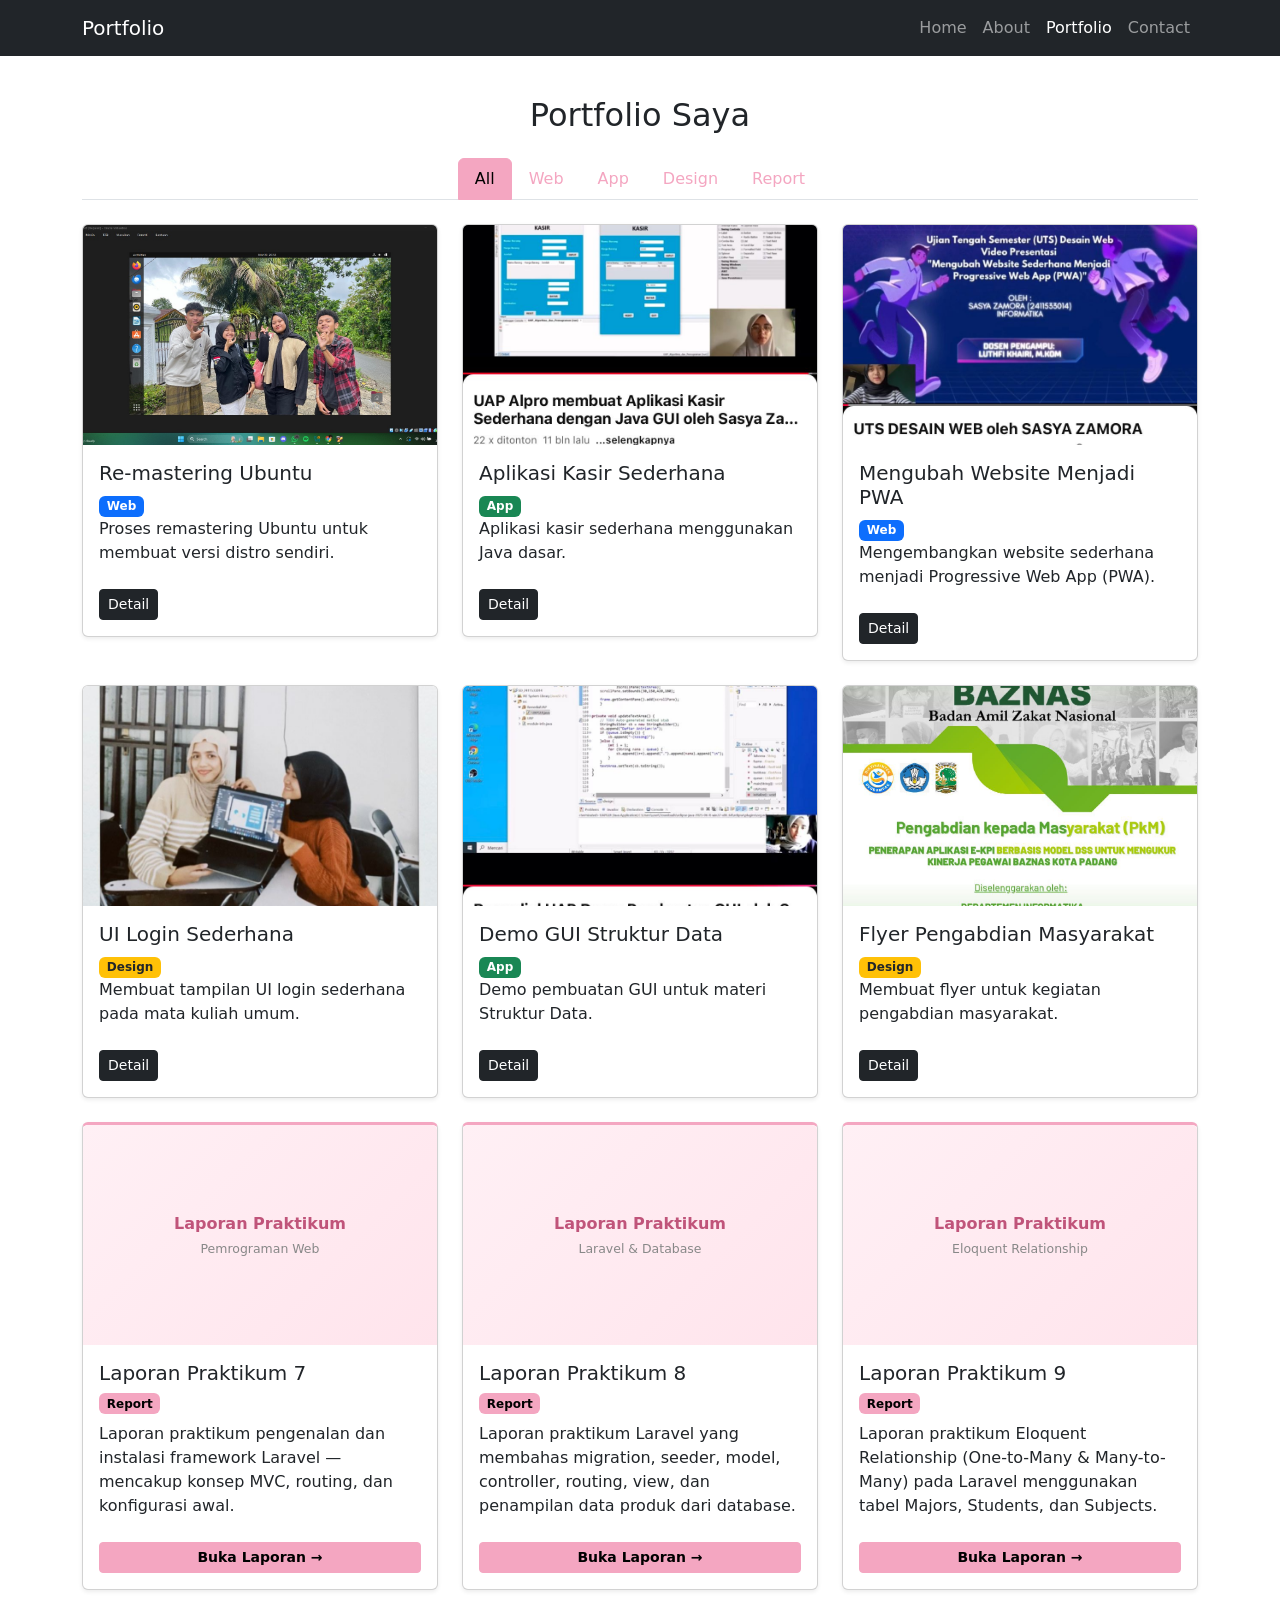
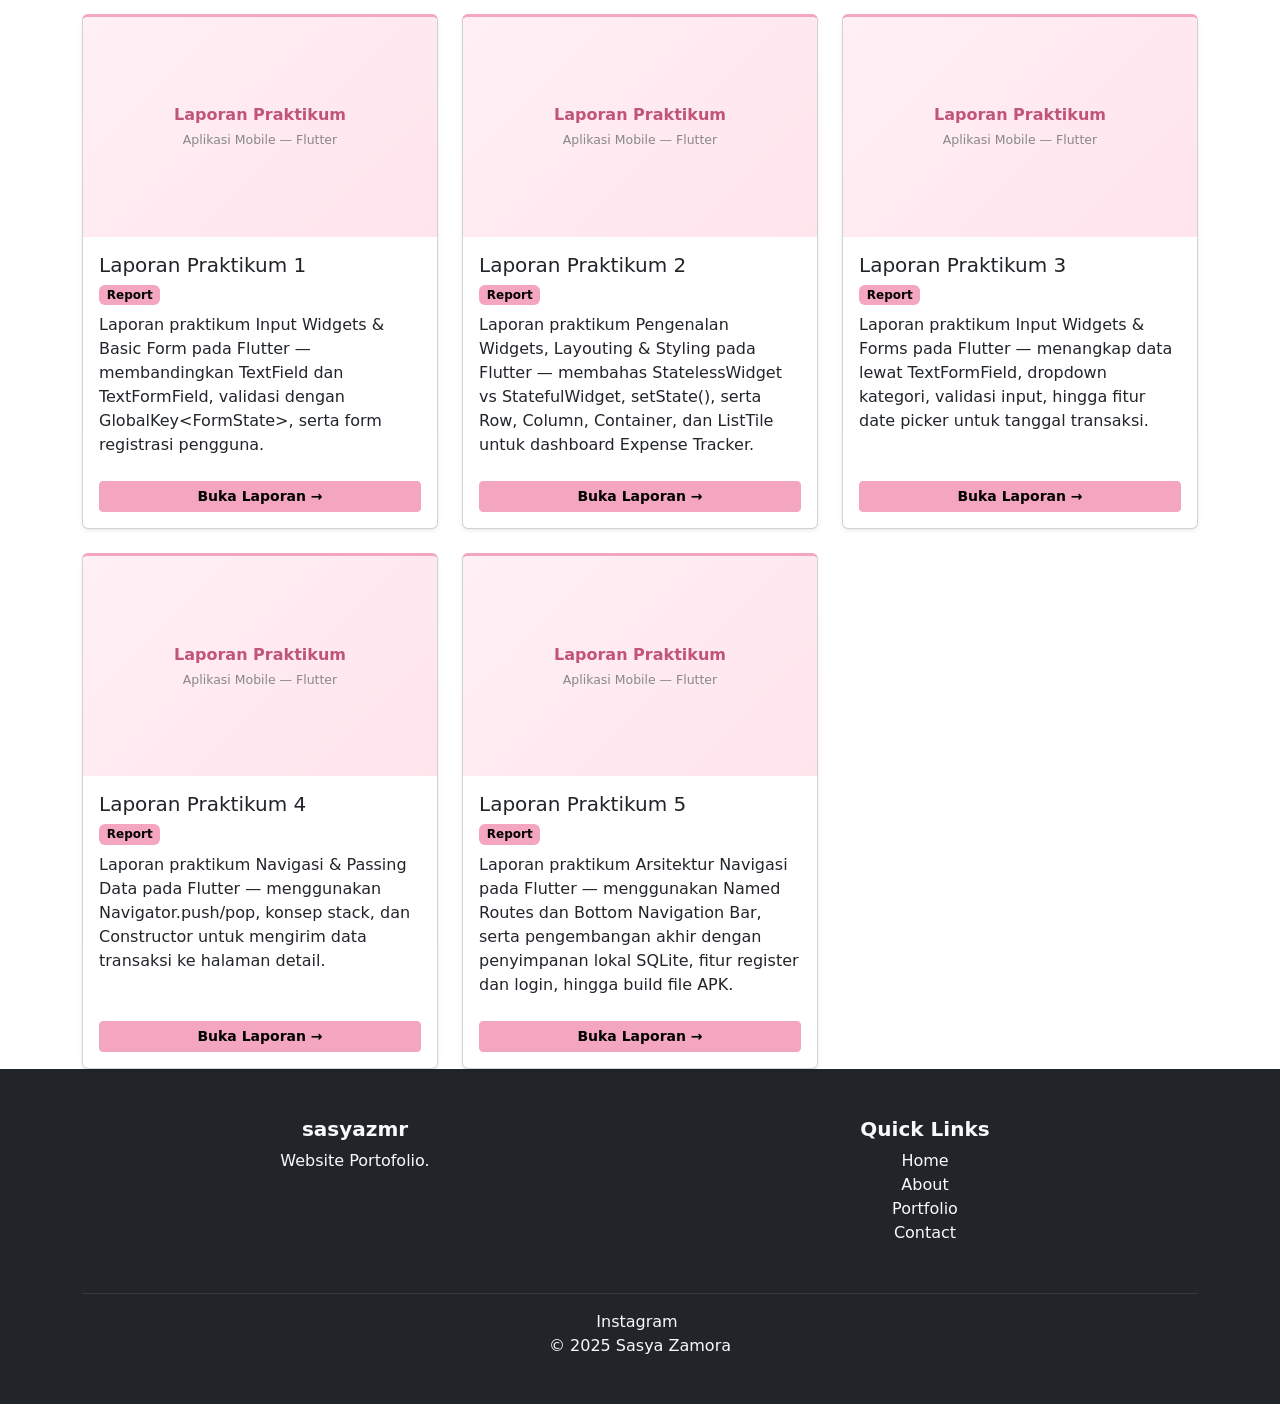
==== commit b029d33b: "praktikum 5 aplikasi mobile" ====
--- a/portfolio.html
+++ b/portfolio.html
@@ -280,6 +280,28 @@
                     <span class="badge mb-2" style="background-color:#f4a6c1; color:#000; width:fit-content;">Report</span>
                     <p class="card-text flex-grow-1">Laporan praktikum Navigasi &amp; Passing Data pada Flutter — menggunakan Navigator.push/pop, konsep stack, dan Constructor untuk mengirim data transaksi ke halaman detail.</p>
                     <a href="laprak_4_aplikasi_mobile.html" class="btn btn-sm mt-2 w-100"
+                       style="background-color:#f4a6c1; border-color:#f4a6c1; color:#000; font-weight:600;">
+                        Buka Laporan &#8594;
+                    </a>
+                </div>
+            </div>
+        </div>
+
+        <!-- PROJECT 12 - LAPORAN PRAKTIKUM 5 APLIKASI MOBILE -->
+        <div class="col-md-4 portfolio-item" data-category="cte">
+            <div class="card shadow-sm h-100" style="border-top: 3px solid #f4a6c1;">
+                <div class="card-img-top d-flex align-items-center justify-content-center"
+                     style="height:220px; background: linear-gradient(135deg, #fff0f5, #ffe4ec);">
+                    <div class="text-center px-3">
+                        <div class="fw-bold" style="color:#c0547a; font-size:1rem;">Laporan Praktikum</div>
+                        <div style="font-size:0.78rem; color:#888; margin-top:4px;">Aplikasi Mobile — Flutter</div>
+                    </div>
+                </div>
+                <div class="card-body d-flex flex-column">
+                    <h5 class="card-title">Laporan Praktikum 5</h5>
+                    <span class="badge mb-2" style="background-color:#f4a6c1; color:#000; width:fit-content;">Report</span>
+                    <p class="card-text flex-grow-1">Laporan praktikum Arsitektur Navigasi pada Flutter — menggunakan Named Routes dan Bottom Navigation Bar, serta pengembangan akhir dengan penyimpanan lokal SQLite, fitur register dan login, hingga build file APK.</p>
+                    <a href="laprak_5_aplikasi_mobile.html" class="btn btn-sm mt-2 w-100"
                        style="background-color:#f4a6c1; border-color:#f4a6c1; color:#000; font-weight:600;">
                         Buka Laporan &#8594;
                     </a>
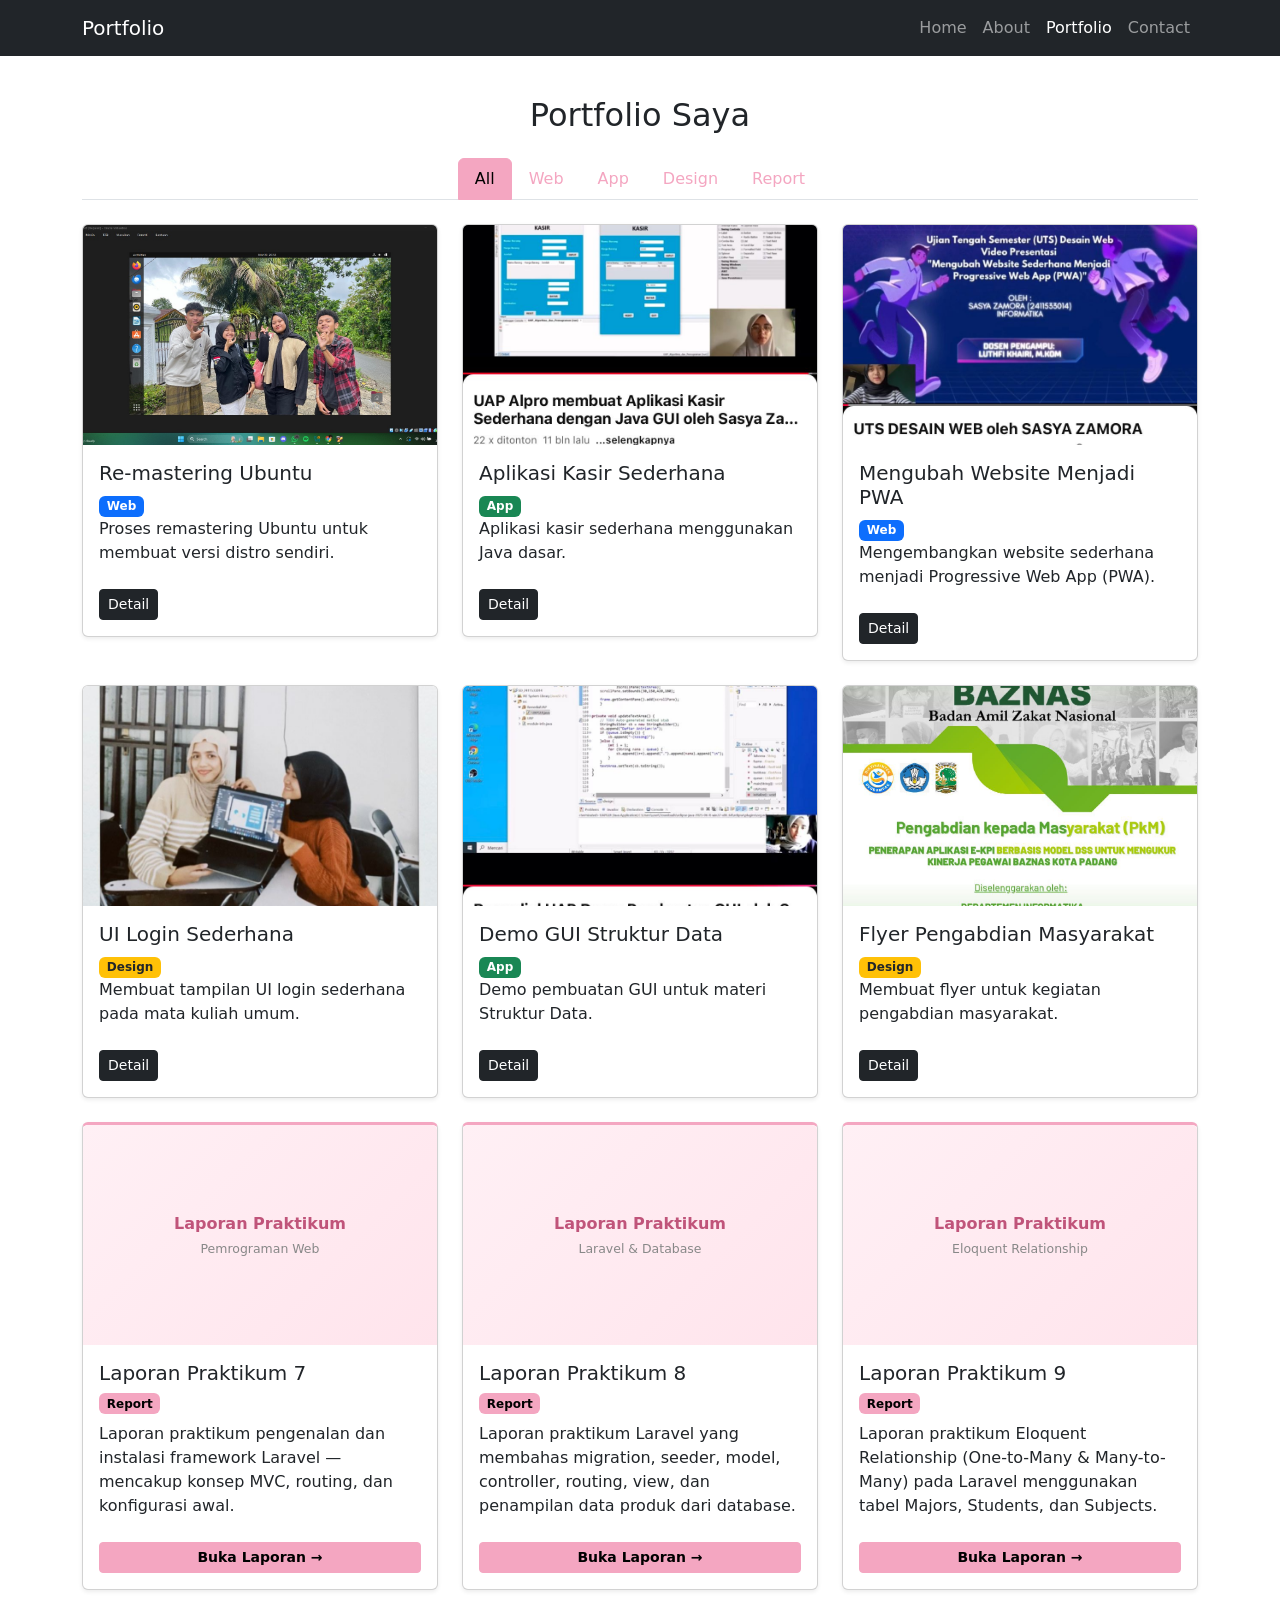
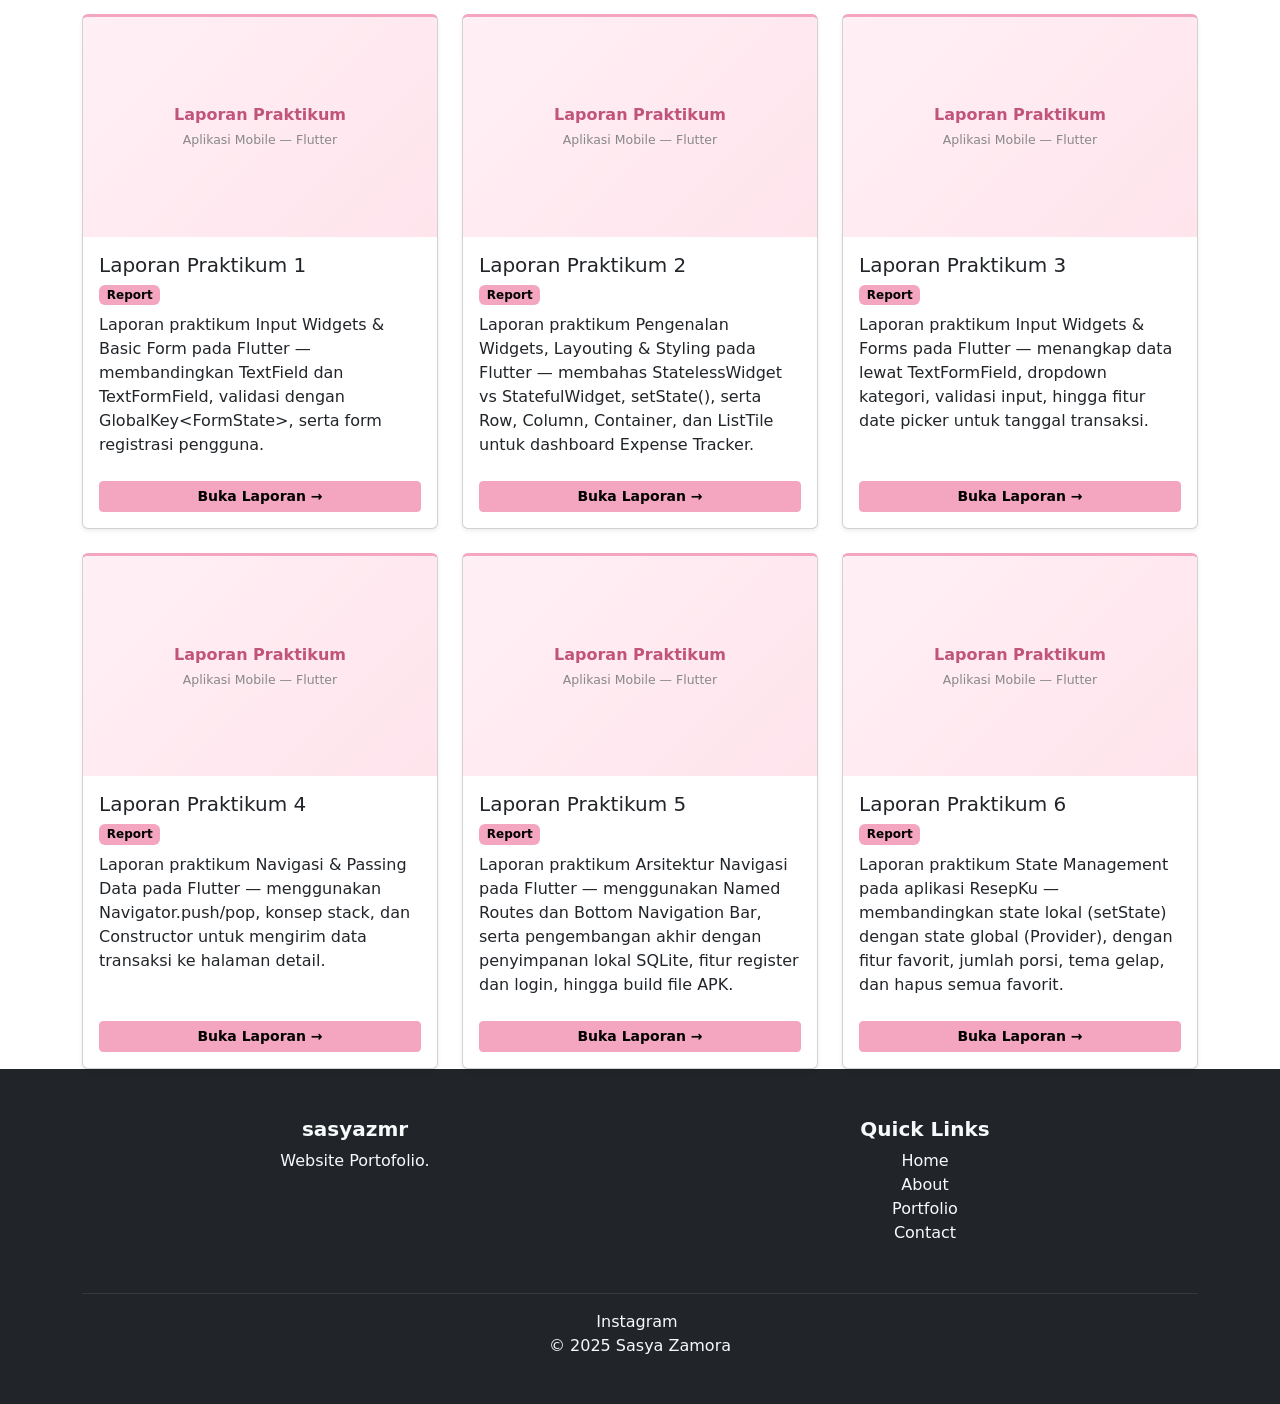
==== commit bdb8823d: "laporan praktikum 6" ====
--- a/portfolio.html
+++ b/portfolio.html
@@ -302,6 +302,28 @@
                     <span class="badge mb-2" style="background-color:#f4a6c1; color:#000; width:fit-content;">Report</span>
                     <p class="card-text flex-grow-1">Laporan praktikum Arsitektur Navigasi pada Flutter — menggunakan Named Routes dan Bottom Navigation Bar, serta pengembangan akhir dengan penyimpanan lokal SQLite, fitur register dan login, hingga build file APK.</p>
                     <a href="laprak_5_aplikasi_mobile.html" class="btn btn-sm mt-2 w-100"
+                       style="background-color:#f4a6c1; border-color:#f4a6c1; color:#000; font-weight:600;">
+                        Buka Laporan &#8594;
+                    </a>
+                </div>
+            </div>
+        </div>
+
+        <!-- PROJECT 13 - LAPORAN PRAKTIKUM 6 APLIKASI MOBILE -->
+        <div class="col-md-4 portfolio-item" data-category="cte">
+            <div class="card shadow-sm h-100" style="border-top: 3px solid #f4a6c1;">
+                <div class="card-img-top d-flex align-items-center justify-content-center"
+                     style="height:220px; background: linear-gradient(135deg, #fff0f5, #ffe4ec);">
+                    <div class="text-center px-3">
+                        <div class="fw-bold" style="color:#c0547a; font-size:1rem;">Laporan Praktikum</div>
+                        <div style="font-size:0.78rem; color:#888; margin-top:4px;">Aplikasi Mobile — Flutter</div>
+                    </div>
+                </div>
+                <div class="card-body d-flex flex-column">
+                    <h5 class="card-title">Laporan Praktikum 6</h5>
+                    <span class="badge mb-2" style="background-color:#f4a6c1; color:#000; width:fit-content;">Report</span>
+                    <p class="card-text flex-grow-1">Laporan praktikum State Management pada aplikasi ResepKu — membandingkan state lokal (setState) dengan state global (Provider), dengan fitur favorit, jumlah porsi, tema gelap, dan hapus semua favorit.</p>
+                    <a href="laprak_6_aplikasi_mobile.html" class="btn btn-sm mt-2 w-100"
                        style="background-color:#f4a6c1; border-color:#f4a6c1; color:#000; font-weight:600;">
                         Buka Laporan &#8594;
                     </a>
